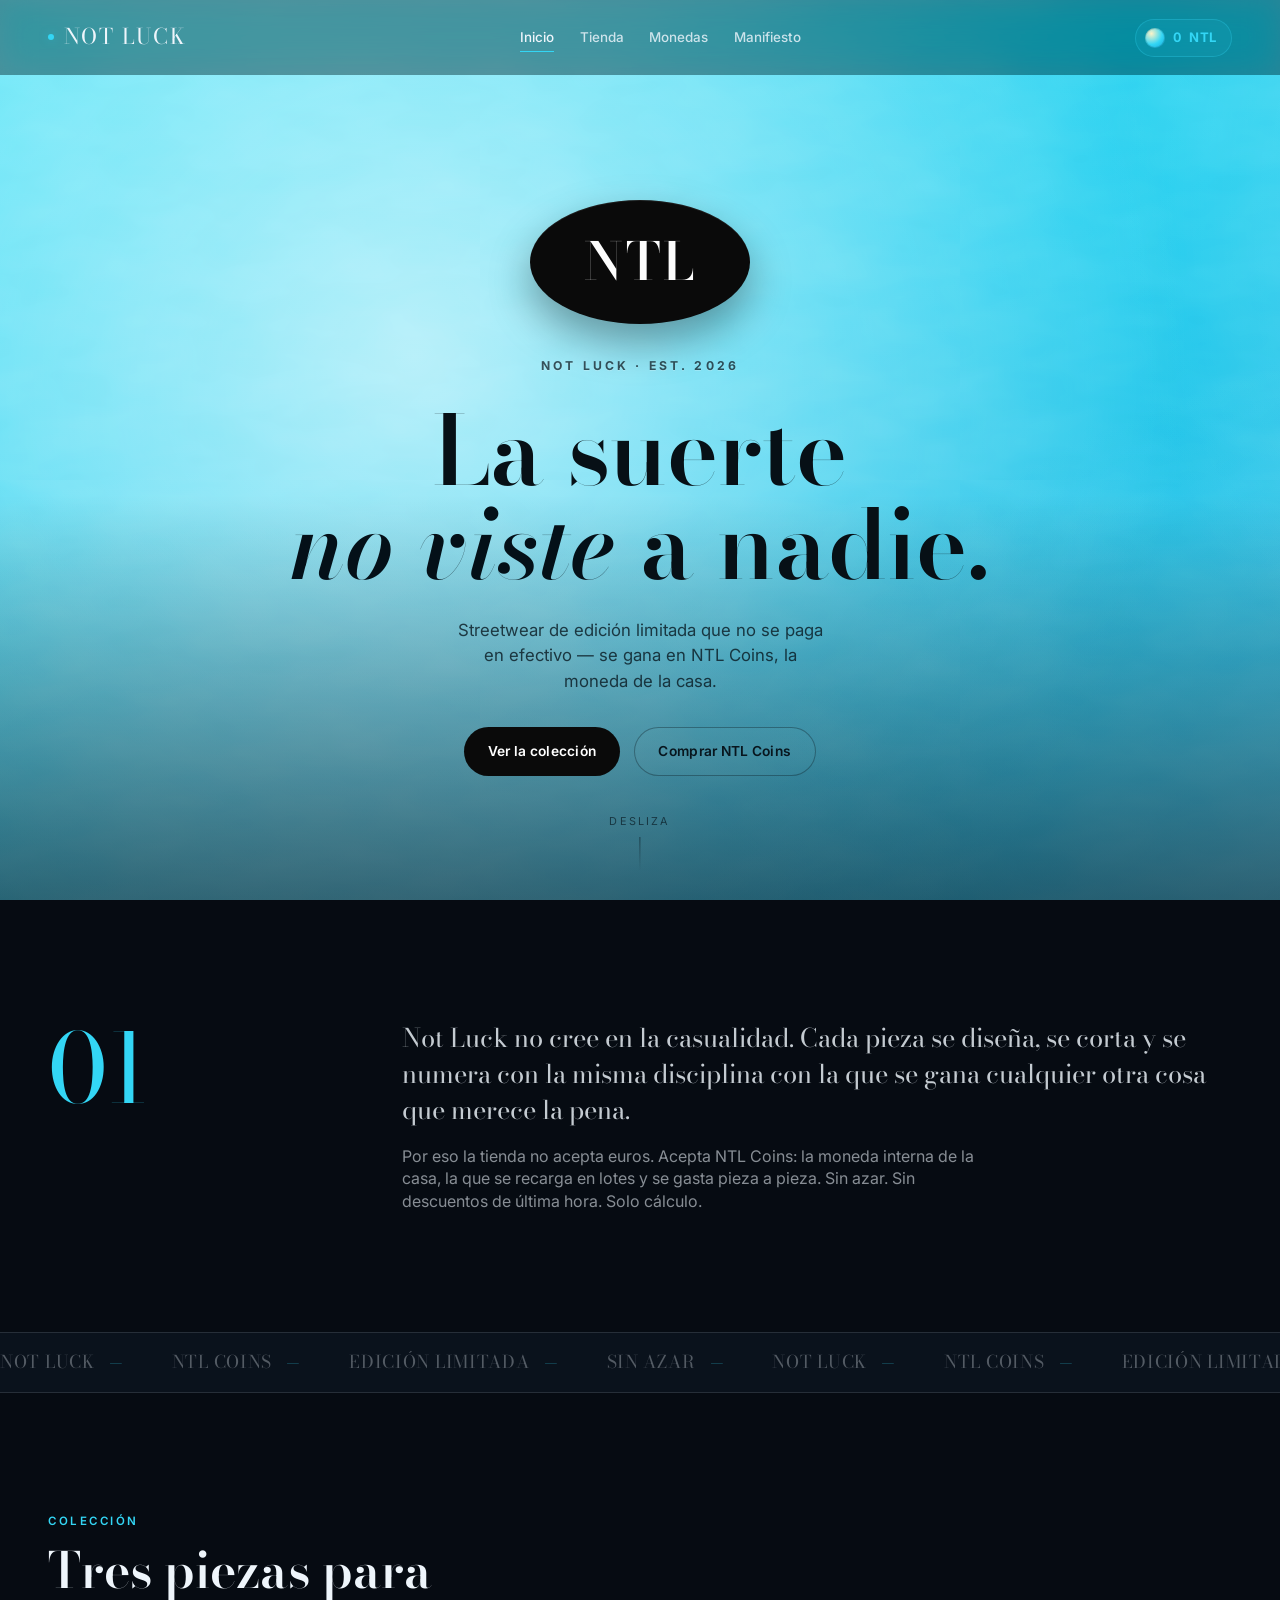
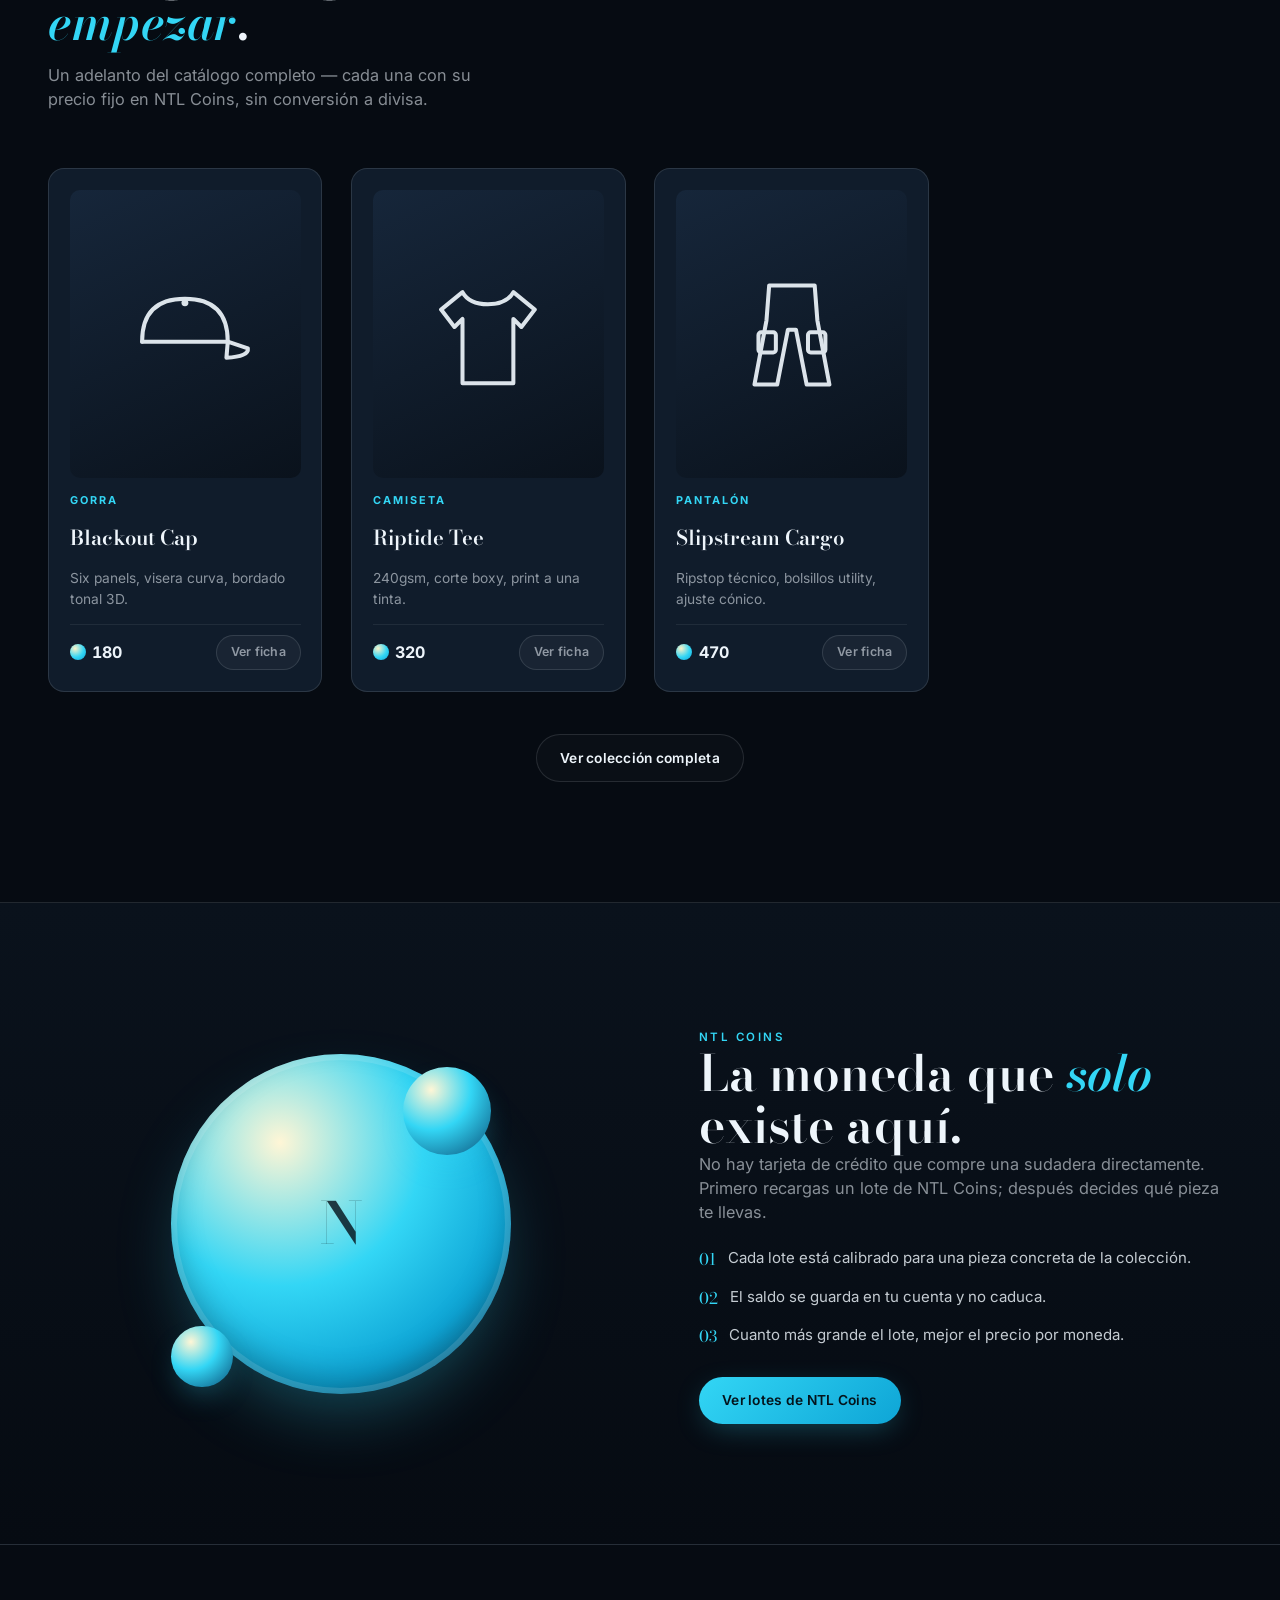
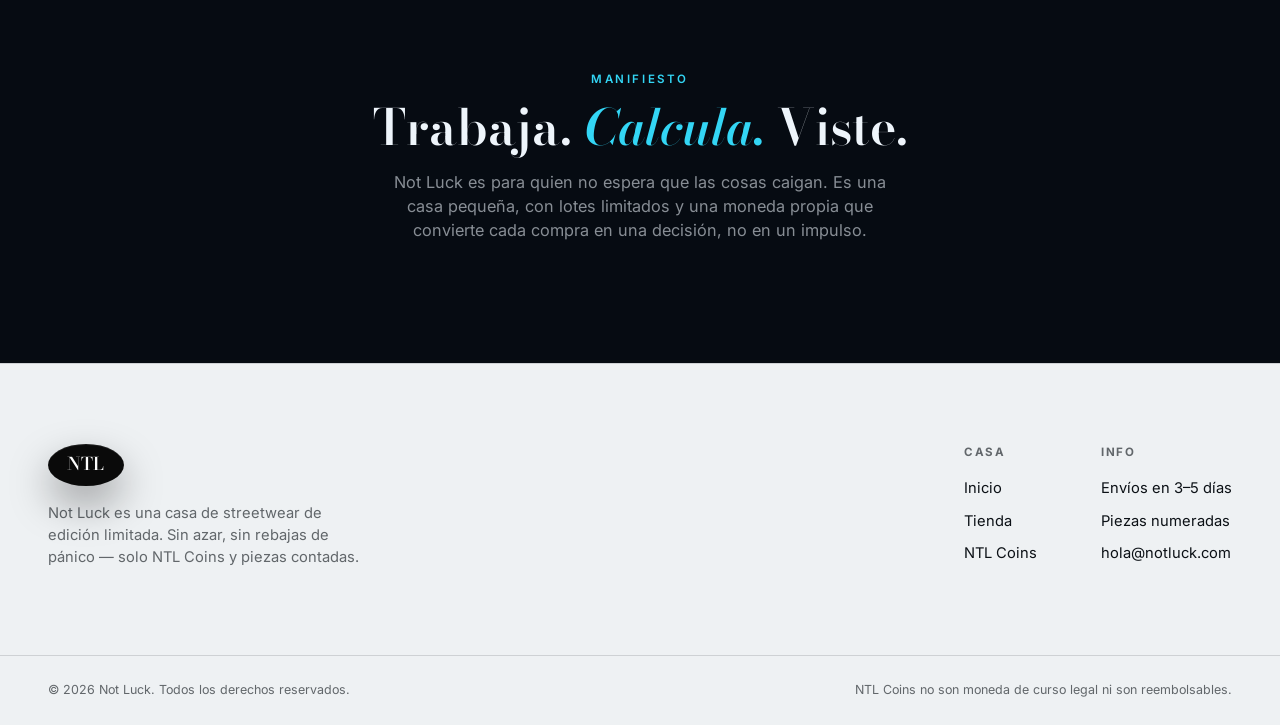
==== index.html @ 858f7e39 "Add Not Luck premium streetwear site with NTL Coins economy Dark editorial storefront (Bodoni Moda +" ====
<!doctype html>
<html lang="es">
<head>
<meta charset="utf-8" />
<meta name="viewport" content="width=device-width, initial-scale=1" />
<title>Not Luck — Streetwear de colección</title>
<meta name="description" content="Not Luck. Streetwear de edición limitada que se compra únicamente con NTL Coins, la moneda de la casa." />
<link rel="icon" type="image/svg+xml" href="assets/img/favicon.svg" />
<link rel="preconnect" href="https://fonts.googleapis.com">
<link rel="preconnect" href="https://fonts.gstatic.com" crossorigin>
<link href="https://fonts.googleapis.com/css2?family=Bodoni+Moda:ital,wght@0,500;0,600;1,500&family=Inter:wght@400;500;600;700&display=swap" rel="stylesheet">
<link rel="stylesheet" href="styles.css?v=20260909" />
</head>
<body>

<header class="site-header" data-site-header>
  <div class="wrap">
    <a href="index.html" class="brand-mark"><span class="dot"></span>NOT LUCK</a>
    <nav class="main-nav" data-main-nav>
      <a href="index.html" aria-current="page">Inicio</a>
      <a href="tienda.html">Tienda</a>
      <a href="monedas.html">Monedas</a>
      <a href="index.html#manifiesto">Manifiesto</a>
    </nav>
    <div class="header-actions">
      <a href="monedas.html" class="wallet-chip"><span class="coin-ico"></span><strong data-wallet-balance>0</strong> NTL</a>
      <button class="nav-toggle" data-nav-toggle aria-label="Abrir menú"><span></span></button>
    </div>
  </div>
</header>

<main>

  <section class="hero">
    <div class="hero-water" aria-hidden="true"></div>
    <div class="hero-inner">
      <div class="badge lg"><span class="ntl-word">NTL</span></div>
      <p class="hero-kicker">Not Luck · Est. 2026</p>
      <h1 class="hero-title">La suerte<br><em>no viste</em> a nadie.</h1>
      <p class="hero-sub">Streetwear de edición limitada que no se paga en efectivo — se gana en NTL Coins, la moneda de la casa.</p>
      <div class="hero-actions">
        <a href="tienda.html" class="btn btn-dark">Ver la colección</a>
        <a href="monedas.html" class="btn btn-ghost" style="border-color:rgba(6,20,28,.35);color:#08161e;">Comprar NTL Coins</a>
      </div>
    </div>
    <div class="hero-scroll">Desliza</div>
  </section>

  <section class="section manifesto" id="manifiesto">
    <div class="wrap manifesto-grid">
      <div class="manifesto-num reveal">01</div>
      <div class="manifesto-text">
        <p class="reveal">Not Luck no cree en la casualidad. Cada pieza se diseña, se corta y se numera con la misma disciplina con la que se gana cualquier otra cosa que merece la pena.</p>
        <p class="reveal">Por eso la tienda no acepta euros. Acepta NTL Coins: la moneda interna de la casa, la que se recarga en lotes y se gasta pieza a pieza. Sin azar. Sin descuentos de última hora. Solo cálculo.</p>
      </div>
    </div>
  </section>

  <div class="marquee" aria-hidden="true">
    <div class="marquee-track">
      <span>NOT LUCK</span><span>NTL COINS</span><span>EDICIÓN LIMITADA</span><span>SIN AZAR</span>
      <span>NOT LUCK</span><span>NTL COINS</span><span>EDICIÓN LIMITADA</span><span>SIN AZAR</span>
    </div>
  </div>

  <section class="section">
    <div class="wrap">
      <div class="section-head">
        <span class="eyebrow">Colección</span>
        <h2 class="section-title reveal">Tres piezas para <em>empezar</em>.</h2>
        <p class="section-lede reveal">Un adelanto del catálogo completo — cada una con su precio fijo en NTL Coins, sin conversión a divisa.</p>
      </div>
      <div class="product-grid" data-home-products></div>
      <div style="text-align:center;margin-top:2.6rem;">
        <a href="tienda.html" class="btn btn-ghost">Ver colección completa</a>
      </div>
    </div>
  </section>

  <section class="section coins-teaser">
    <div class="wrap coins-teaser-grid">
      <div class="coin-orbit reveal">
        <div class="coin-big"><span>N</span></div>
        <div class="coin-small a"></div>
        <div class="coin-small b"></div>
      </div>
      <div class="coins-copy">
        <span class="eyebrow">NTL Coins</span>
        <h2 class="section-title reveal">La moneda que <em>solo</em> existe aquí.</h2>
        <p class="section-lede reveal">No hay tarjeta de crédito que compre una sudadera directamente. Primero recargas un lote de NTL Coins; después decides qué pieza te llevas.</p>
        <ul>
          <li class="reveal"><span class="n">01</span> Cada lote está calibrado para una pieza concreta de la colección.</li>
          <li class="reveal"><span class="n">02</span> El saldo se guarda en tu cuenta y no caduca.</li>
          <li class="reveal"><span class="n">03</span> Cuanto más grande el lote, mejor el precio por moneda.</li>
        </ul>
        <div style="margin-top:1.8rem;">
          <a href="monedas.html" class="btn btn-primary">Ver lotes de NTL Coins</a>
        </div>
      </div>
    </div>
  </section>

  <section class="section">
    <div class="wrap" style="text-align:center;">
      <span class="eyebrow">Manifiesto</span>
      <h2 class="section-title reveal" style="margin-top:.8rem;max-width:20ch;margin-inline:auto;">Trabaja. <em>Calcula.</em> Viste.</h2>
      <p class="section-lede reveal" style="margin-inline:auto;margin-top:1rem;">Not Luck es para quien no espera que las cosas caigan. Es una casa pequeña, con lotes limitados y una moneda propia que convierte cada compra en una decisión, no en un impulso.</p>
    </div>
  </section>

</main>

<footer class="lt-section">
  <div class="wrap footer-top">
    <div class="footer-brand">
      <div class="badge sm"><span class="ntl-word">NTL</span></div>
      <p>Not Luck es una casa de streetwear de edición limitada. Sin azar, sin rebajas de pánico — solo NTL Coins y piezas contadas.</p>
    </div>
    <div class="footer-cols">
      <div class="footer-col">
        <h4>Casa</h4>
        <a href="index.html">Inicio</a>
        <a href="tienda.html">Tienda</a>
        <a href="monedas.html">NTL Coins</a>
      </div>
      <div class="footer-col">
        <h4>Info</h4>
        <span>Envíos en 3–5 días</span>
        <span>Piezas numeradas</span>
        <span>hola@notluck.com</span>
      </div>
    </div>
  </div>
  <div class="wrap footer-bottom">
    <span>© 2026 Not Luck. Todos los derechos reservados.</span>
    <span>NTL Coins no son moneda de curso legal ni son reembolsables.</span>
  </div>
</footer>

<div class="toast-stack" data-toast-stack aria-live="polite"></div>

<div class="modal-layer" data-quickview aria-hidden="true">
  <div class="modal-card">
    <button class="modal-close" aria-label="Cerrar">✕</button>
    <div class="qv-figure" data-qv-figure></div>
    <span class="product-category" data-qv-category></span>
    <h3 class="product-name" style="font-size:1.7rem;margin-top:.3rem;" data-qv-name></h3>
    <p class="qv-desc" data-qv-desc></p>
    <div class="qv-foot">
      <span class="price-tag" style="font-size:1.2rem;"><span class="coin-ico"></span><span data-qv-price></span></span>
      <button class="btn btn-primary" data-qv-buy>Comprar</button>
    </div>
    <p class="qv-note" data-qv-note></p>
  </div>
</div>

<script defer src="lib/manifest.js?v=20260909"></script>
<script defer src="lib/wallet.js?v=20260909"></script>
<script defer src="main.js?v=20260909"></script>
</body>
</html>
---- styles.css ----
/* ============================================================
   NOT LUCK — premium streetwear. Dark editorial + electric blue.
   Pure CSS, no build step.
   ============================================================ */

:root {
  color-scheme: dark;

  --bg: #060b12;
  --bg-2: #0a121c;
  --bg-3: #101c2b;
  --bg-4: #16263a;

  --ink: #eef5fb;
  --ink-soft: rgba(238, 245, 251, 0.82);
  --ink-mute: rgba(238, 245, 251, 0.56);
  --ink-dim: rgba(238, 245, 251, 0.32);

  --accent: #33d6f5;
  --accent-2: #0ea5d6;
  --accent-deep: #0a4f78;
  --accent-ink: #04141c;
  --accent-glow: rgba(51, 214, 245, 0.35);

  --line: rgba(238, 245, 251, 0.12);
  --line-soft: rgba(238, 245, 251, 0.07);

  --lt-bg: #eef1f3;
  --lt-bg-2: #e2e7eb;
  --lt-ink: #0c1116;
  --lt-mute: rgba(12, 17, 22, 0.62);
  --lt-line: rgba(12, 17, 22, 0.14);

  --font-display: "Bodoni Moda", "Big Caslon", Georgia, "Times New Roman", serif;
  --font-body: "Inter", -apple-system, BlinkMacSystemFont, "Segoe UI", sans-serif;

  --nav-h: 76px;
  --ease-out: cubic-bezier(0.16, 1, 0.3, 1);
  --ease-in-out: cubic-bezier(0.65, 0, 0.35, 1);
}

* { box-sizing: border-box; }
html, body { margin: 0; padding: 0; }

html {
  background: var(--bg);
  overflow-x: clip;
  scroll-behavior: smooth;
  -webkit-text-size-adjust: 100%;
}
@media (prefers-reduced-motion: reduce) {
  html { scroll-behavior: auto; }
}

body {
  background: var(--bg);
  color: var(--ink);
  font-family: var(--font-body);
  font-size: 16px;
  line-height: 1.5;
  -webkit-font-smoothing: antialiased;
  overflow-x: clip;
}

img { max-width: 100%; display: block; }
a { color: inherit; text-decoration: none; }
button { font: inherit; color: inherit; background: none; border: 0; cursor: pointer; }
ul { margin: 0; padding: 0; list-style: none; }
h1, h2, h3, h4, p { margin: 0; }

.wrap {
  max-width: 1280px;
  margin-inline: auto;
  padding-inline: clamp(1.1rem, 4vw, 3rem);
}

.eyebrow {
  font-family: var(--font-body);
  font-size: 0.72rem;
  font-weight: 600;
  letter-spacing: 0.22em;
  text-transform: uppercase;
  color: var(--accent);
}
.lt-section .eyebrow { color: var(--accent-2); }

/* ---------- reveal-on-scroll (defensive: never invisible) ---------- */
.reveal {
  opacity: 0;
  transform: translateY(28px);
  transition: opacity 0.9s var(--ease-out), transform 0.9s var(--ease-out);
}
.reveal.is-visible { opacity: 1; transform: none; }
.reveal[data-split] { opacity: 1; transform: none; }

/* ---------- NTL wordmark + badge ---------- */
.ntl-word {
  font-family: var(--font-display);
  font-weight: 600;
  letter-spacing: 0.06em;
}
.badge {
  --badge-w: 132px;
  --badge-h: 74px;
  width: var(--badge-w);
  height: var(--badge-h);
  border-radius: 50%;
  background: #0a0a0a;
  display: inline-flex;
  align-items: center;
  justify-content: center;
  box-shadow: 0 1px 0 rgba(255, 255, 255, 0.08) inset, 0 18px 40px rgba(0, 0, 0, 0.35);
  flex-shrink: 0;
}
.badge span {
  font-family: var(--font-display);
  font-weight: 600;
  color: #fdfdfd;
  font-size: calc(var(--badge-h) * 0.42);
  letter-spacing: 0.05em;
  transform: translateY(-1px);
}
.badge.sm { --badge-w: 76px; --badge-h: 42px; }
.badge.lg { --badge-w: 220px; --badge-h: 124px; }

/* ---------- buttons ---------- */
.btn {
  display: inline-flex;
  align-items: center;
  justify-content: center;
  gap: 0.5em;
  padding: 0.95em 1.7em;
  border-radius: 999px;
  font-size: 0.86rem;
  font-weight: 600;
  letter-spacing: 0.02em;
  white-space: nowrap;
  transition: transform 0.4s var(--ease-out), box-shadow 0.4s var(--ease-out), background 0.3s, color 0.3s, border-color .3s;
}
.btn-primary {
  background: linear-gradient(135deg, var(--accent) 0%, var(--accent-2) 100%);
  color: var(--accent-ink);
  box-shadow: 0 8px 30px -8px var(--accent-glow);
}
.btn-primary:hover { transform: translateY(-2px); box-shadow: 0 14px 34px -8px var(--accent-glow); }
.btn-ghost {
  border: 1px solid var(--line);
  color: var(--ink);
  background: rgba(255, 255, 255, 0.02);
}
.btn-ghost:hover { border-color: var(--accent); color: var(--accent); transform: translateY(-2px); }
.btn-dark {
  background: #0a0a0a;
  color: #fff;
}
.btn-dark:hover { transform: translateY(-2px); box-shadow: 0 14px 30px -10px rgba(0,0,0,.5); }
.btn:disabled, .btn[aria-disabled="true"] {
  opacity: 0.45;
  cursor: not-allowed;
  transform: none !important;
  box-shadow: none !important;
}
.btn-block { width: 100%; }
.btn[hover]:not(:disabled) { cursor: pointer; }
@media (hover: none) {
  .btn-primary:hover, .btn-ghost:hover, .btn-dark:hover { transform: none; }
}

/* ============================================================
   HEADER
   ============================================================ */
.site-header {
  position: fixed;
  inset: 0 0 auto 0;
  z-index: 60;
  height: var(--nav-h);
  display: flex;
  align-items: center;
  border-bottom: 1px solid transparent;
  transition: border-color 0.4s;
}
/* backdrop-filter lives on ::before, not the header itself: a `backdrop-filter`
   on .site-header would make it the containing block for its position:fixed
   .main-nav child (mobile overlay), collapsing it to zero height. */
.site-header::before {
  content: "";
  position: absolute;
  inset: 0;
  z-index: -1;
  background: rgba(6, 11, 18, 0.4);
  backdrop-filter: blur(16px) saturate(140%);
  -webkit-backdrop-filter: blur(16px) saturate(140%);
  transition: background 0.4s;
}
@supports not (backdrop-filter: blur(1px)) {
  .site-header::before { background: rgba(6, 11, 18, 0.92); }
}
.site-header.is-scrolled { border-bottom-color: var(--line); }
.site-header.is-scrolled::before { background: rgba(6, 11, 18, 0.82); }
.site-header .wrap {
  display: flex;
  align-items: center;
  justify-content: space-between;
  width: 100%;
  gap: 1rem;
}
.brand-mark {
  display: flex;
  align-items: center;
  gap: 0.6rem;
  font-family: var(--font-display);
  font-size: 1.35rem;
  letter-spacing: 0.08em;
}
.brand-mark .dot { width: 6px; height: 6px; border-radius: 50%; background: var(--accent); box-shadow: 0 0 10px var(--accent-glow); }

.main-nav {
  display: flex;
  align-items: center;
  gap: clamp(1.1rem, 2vw, 2.1rem);
}
.main-nav a {
  font-size: 0.84rem;
  font-weight: 500;
  color: var(--ink-soft);
  position: relative;
  padding-block: 0.3rem;
}
.main-nav a::after {
  content: "";
  position: absolute;
  left: 0; right: 100%; bottom: 0;
  height: 1px;
  background: var(--accent);
  transition: right 0.35s var(--ease-out);
}
.main-nav a:hover { color: var(--ink); }
.main-nav a:hover::after, .main-nav a[aria-current="page"]::after { right: 0; }
.main-nav a[aria-current="page"] { color: var(--ink); }

.header-actions { display: flex; align-items: center; gap: 0.7rem; }

.wallet-chip {
  display: inline-flex;
  align-items: center;
  gap: 0.5rem;
  padding: 0.5rem 0.95rem 0.5rem 0.6rem;
  border-radius: 999px;
  background: rgba(51, 214, 245, 0.08);
  border: 1px solid rgba(51, 214, 245, 0.28);
  font-size: 0.82rem;
  font-weight: 700;
  color: var(--accent);
  letter-spacing: 0.01em;
}
.wallet-chip .coin-ico {
  width: 20px; height: 20px;
  border-radius: 50%;
  background: radial-gradient(circle at 32% 28%, #fdf3c8, var(--accent) 55%, var(--accent-2) 100%);
  box-shadow: inset 0 0 0 1px rgba(0,0,0,.15);
  flex-shrink: 0;
}
.wallet-chip strong { font-variant-numeric: tabular-nums; }

.nav-toggle {
  display: none;
  width: 40px; height: 40px;
  border-radius: 50%;
  border: 1px solid var(--line);
  position: relative;
}
.nav-toggle span, .nav-toggle span::before, .nav-toggle span::after {
  content: ""; position: absolute; left: 11px; right: 11px; height: 1px; background: var(--ink);
  transition: transform .3s, opacity .3s;
}
.nav-toggle span { top: 50%; }
.nav-toggle span::before { top: -6px; }
.nav-toggle span::after { top: 6px; }
.nav-toggle.is-open span { opacity: 0; }
.nav-toggle.is-open span::before { top: 0; transform: rotate(45deg); }
.nav-toggle.is-open span::after { top: 0; transform: rotate(-45deg); }

@media (max-width: 860px) {
  .main-nav {
    position: fixed;
    inset: var(--nav-h) 0 0 0;
    background: var(--bg-2);
    flex-direction: column;
    justify-content: center;
    gap: 2rem;
    transform: translateY(-8px);
    opacity: 0;
    pointer-events: none;
    transition: opacity 0.3s, transform 0.3s;
  }
  .main-nav.is-open { opacity: 1; transform: none; pointer-events: auto; }
  .main-nav a { font-size: 1.4rem; }
  .nav-toggle { display: block; }
}

/* ============================================================
   HERO — the water surface
   ============================================================ */
.hero {
  position: relative;
  min-height: 100svh;
  display: flex;
  flex-direction: column;
  align-items: center;
  justify-content: center;
  text-align: center;
  overflow: hidden;
  isolation: isolate;
}
.hero-water {
  position: absolute;
  inset: 0;
  z-index: -2;
  background:
    radial-gradient(circle at 18% 22%, rgba(255,255,255,0.65), transparent 34%),
    radial-gradient(circle at 78% 12%, rgba(255,255,255,0.4), transparent 30%),
    radial-gradient(circle at 62% 68%, rgba(196,247,255,0.55), transparent 42%),
    radial-gradient(circle at 10% 82%, rgba(255,255,255,0.32), transparent 36%),
    radial-gradient(circle at 92% 78%, rgba(150,235,255,0.4), transparent 38%),
    linear-gradient(158deg, #4be3f7 0%, #22cdee 26%, #12b3e0 48%, #0f96cb 68%, #0c73a8 88%, #0a5f92 100%);
  background-size: 180% 180%;
  animation: waterDrift 26s var(--ease-in-out) infinite alternate;
}
.hero-water::before {
  content: "";
  position: absolute;
  inset: 0;
  opacity: 0.5;
  mix-blend-mode: soft-light;
  background-image: url("data:image/svg+xml;utf8,<svg xmlns='http://www.w3.org/2000/svg' width='400' height='400'><filter id='n'><feTurbulence type='fractalNoise' baseFrequency='0.012 0.03' numOctaves='3' seed='7' stitchTiles='stitch'/><feColorMatrix type='matrix' values='0 0 0 0 1  0 0 0 0 1  0 0 0 0 1  0 0 0 0.6 0'/></filter><rect width='100%25' height='100%25' filter='url(%23n)'/></svg>");
  background-size: 480px 480px;
  animation: waterShimmer 14s linear infinite;
}
.hero-water::after {
  content: "";
  position: absolute;
  inset: 0;
  background: linear-gradient(180deg, rgba(6,11,18,0) 55%, rgba(6,11,18,0.55) 100%);
}
@keyframes waterDrift {
  0% { background-position: 0% 20%; }
  100% { background-position: 100% 80%; }
}
@keyframes waterShimmer {
  0% { transform: translate(0, 0); }
  100% { transform: translate(-480px, -480px); }
}
@media (prefers-reduced-motion: reduce) {
  .hero-water, .hero-water::before { animation: none; }
}

.hero-inner {
  position: relative;
  z-index: 1;
  display: flex;
  flex-direction: column;
  align-items: center;
  gap: 1.7rem;
  padding-top: var(--nav-h);
}
.hero-inner .badge { margin-bottom: 0.4rem; }
.hero-kicker {
  font-size: 0.76rem;
  font-weight: 700;
  letter-spacing: 0.26em;
  text-transform: uppercase;
  color: rgba(6, 20, 28, 0.72);
  text-shadow: 0 1px 0 rgba(255,255,255,.2);
}
.hero-title {
  font-family: var(--font-display);
  font-weight: 600;
  font-size: clamp(2.6rem, 8vw, 6rem);
  line-height: 0.98;
  color: #071016;
  text-wrap: balance;
  max-width: 16ch;
  margin-inline: auto;
}
.hero-title em { font-style: italic; color: #041018; }
.hero-sub {
  font-size: 1.05rem;
  color: rgba(6, 20, 28, 0.78);
  max-width: 34ch;
  margin-inline: auto;
}
.hero-actions {
  display: flex;
  gap: 0.9rem;
  flex-wrap: wrap;
  justify-content: center;
  margin-top: 0.4rem;
}
.hero-scroll {
  position: absolute;
  bottom: 1.8rem;
  left: 50%;
  transform: translateX(-50%);
  z-index: 1;
  display: flex;
  flex-direction: column;
  align-items: center;
  gap: 0.5rem;
  font-size: 0.68rem;
  letter-spacing: 0.2em;
  text-transform: uppercase;
  color: rgba(6, 20, 28, 0.65);
}
.hero-scroll::after {
  content: "";
  width: 1px; height: 34px;
  background: linear-gradient(180deg, rgba(6,20,28,.6), transparent);
  animation: scrollLine 2.2s var(--ease-in-out) infinite;
}
@keyframes scrollLine { 0%, 100% { transform: scaleY(1); opacity: .8; } 50% { transform: scaleY(0.5); opacity: .3; } }

/* ============================================================
   SECTIONS — dark editorial body
   ============================================================ */
section { position: relative; }
.section { padding-block: clamp(4.5rem, 10vw, 7.5rem); }
.section-head {
  display: flex;
  flex-direction: column;
  gap: 0.9rem;
  max-width: 46ch;
  margin-bottom: clamp(2.2rem, 5vw, 3.5rem);
}
.section-head.center { align-items: center; text-align: center; margin-inline: auto; }
.section-title {
  font-family: var(--font-display);
  font-weight: 600;
  font-size: clamp(1.9rem, 4vw, 3.1rem);
  line-height: 1.05;
}
.section-title em { font-style: italic; color: var(--accent); }
.section-lede { color: var(--ink-mute); font-size: 1.02rem; max-width: 52ch; }

.halo {
  position: absolute;
  inset: -60% -20% -40% -20%;
  background: radial-gradient(45% 35% at 50% 40%, var(--accent-glow), transparent 72%);
  filter: blur(110px);
  pointer-events: none;
  z-index: 0;
}

/* manifesto */
.manifesto { background: var(--bg); }
.manifesto-grid {
  display: grid;
  grid-template-columns: 0.5fr 1.5fr;
  gap: clamp(2rem, 6vw, 5rem);
  align-items: start;
}
.manifesto-num {
  font-family: var(--font-display);
  font-size: clamp(3rem, 8vw, 6rem);
  color: var(--accent);
  opacity: 0.85;
  line-height: 1;
}
.manifesto-text p {
  font-size: clamp(1.15rem, 2.4vw, 1.6rem);
  line-height: 1.4;
  color: var(--ink-soft);
  font-family: var(--font-display);
}
.manifesto-text p + p { margin-top: 1.1rem; color: var(--ink-mute); font-family: var(--font-body); font-size: 1rem; max-width: 58ch; }
@media (max-width: 720px) {
  .manifesto-grid { grid-template-columns: 1fr; gap: 1.4rem; }
}

/* marquee */
.marquee {
  border-top: 1px solid var(--line);
  border-bottom: 1px solid var(--line);
  background: var(--bg-2);
  overflow: hidden;
  padding-block: 1rem;
}
.marquee-track {
  display: flex;
  gap: 3rem;
  white-space: nowrap;
  width: max-content;
  animation: marqueeScroll 32s linear infinite;
}
.marquee-track span {
  font-family: var(--font-display);
  font-size: 1.1rem;
  letter-spacing: 0.04em;
  color: var(--ink-dim);
  display: inline-flex;
  align-items: center;
  gap: 0.9rem;
}
.marquee-track span::after { content: "—"; color: var(--accent); }
@keyframes marqueeScroll { from { transform: translateX(0); } to { transform: translateX(-50%); } }

/* product grid (home teaser + shop) */
.product-grid {
  display: grid;
  grid-template-columns: repeat(auto-fill, minmax(250px, 1fr));
  gap: clamp(1.2rem, 2.4vw, 1.8rem);
}
.product-card {
  position: relative;
  background: var(--bg-3);
  border: 1px solid var(--line);
  border-radius: 16px;
  padding: 1.3rem;
  display: flex;
  flex-direction: column;
  gap: 0.9rem;
  overflow: hidden;
  transition: transform 0.5s var(--ease-out), border-color 0.4s, box-shadow 0.5s;
}
.product-card::before {
  content: "";
  position: absolute;
  inset: -40% -40% auto auto;
  width: 60%; height: 60%;
  background: radial-gradient(circle, var(--accent-glow), transparent 70%);
  opacity: 0;
  transition: opacity 0.5s;
  pointer-events: none;
}
.product-card:hover {
  transform: translateY(-6px);
  border-color: rgba(51, 214, 245, 0.4);
  box-shadow: 0 24px 50px -20px rgba(0, 0, 0, 0.55);
}
.product-card:hover::before { opacity: 1; }
.product-figure {
  position: relative;
  aspect-ratio: 4 / 5;
  border-radius: 10px;
  overflow: hidden;
  background: linear-gradient(155deg, var(--bg-4), var(--bg-2));
  display: flex;
  align-items: center;
  justify-content: center;
}
.product-figure svg { width: 58%; height: 58%; opacity: 0.92; }
.product-card:hover .product-figure svg { transform: scale(1.06); }
.product-figure svg { transition: transform 0.6s var(--ease-out); }
.product-category {
  font-size: 0.68rem;
  letter-spacing: 0.18em;
  text-transform: uppercase;
  color: var(--accent);
  font-weight: 700;
}
.product-name {
  font-family: var(--font-display);
  font-size: 1.28rem;
  font-weight: 600;
}
.product-blurb { font-size: 0.86rem; color: var(--ink-mute); }
.product-foot {
  display: flex;
  align-items: center;
  justify-content: space-between;
  gap: 0.6rem;
  margin-top: auto;
  padding-top: 0.6rem;
  border-top: 1px solid var(--line-soft);
}
.price-tag {
  display: inline-flex;
  align-items: center;
  gap: 0.4rem;
  font-weight: 700;
  font-variant-numeric: tabular-nums;
}
.price-tag .coin-ico { width: 16px; height: 16px; border-radius: 50%; background: radial-gradient(circle at 32% 28%, #fdf3c8, var(--accent) 55%, var(--accent-2) 100%); flex-shrink: 0; }
.card-cta {
  font-size: 0.78rem;
  padding: 0.6em 1.1em;
}

/* coin economy teaser (home) */
.coins-teaser {
  background: linear-gradient(180deg, var(--bg-2), var(--bg));
  border-top: 1px solid var(--line);
  border-bottom: 1px solid var(--line);
}
.coins-teaser-grid {
  display: grid;
  grid-template-columns: 1.1fr 1fr;
  gap: clamp(2rem, 5vw, 4rem);
  align-items: center;
}
.coin-orbit {
  position: relative;
  width: 100%;
  aspect-ratio: 1;
  max-width: 340px;
  margin-inline: auto;
}
.coin-orbit .coin-big {
  position: absolute;
  inset: 0;
  border-radius: 50%;
  background: radial-gradient(circle at 32% 26%, #fff6d6 0%, var(--accent) 42%, var(--accent-2) 72%, var(--accent-deep) 100%);
  box-shadow: 0 30px 70px -20px var(--accent-glow), inset 0 0 0 6px rgba(255,255,255,0.12), inset 0 -14px 30px rgba(0,0,0,.25);
  display: flex;
  align-items: center;
  justify-content: center;
  animation: coinFloat 6s var(--ease-in-out) infinite;
}
.coin-orbit .coin-big span {
  font-family: var(--font-display);
  font-size: clamp(2.6rem, 7vw, 3.6rem);
  color: rgba(6, 20, 28, 0.82);
  font-weight: 600;
}
.coin-orbit .coin-small {
  position: absolute;
  width: 26%; aspect-ratio: 1;
  border-radius: 50%;
  background: radial-gradient(circle at 32% 26%, #fff6d6 0%, var(--accent) 45%, var(--accent-deep) 100%);
  box-shadow: 0 14px 30px -10px var(--accent-glow);
}
.coin-orbit .coin-small.a { top: 4%; right: 6%; animation: coinFloat 5s var(--ease-in-out) infinite reverse; }
.coin-orbit .coin-small.b { bottom: 2%; left: 0%; width: 18%; animation: coinFloat 7s var(--ease-in-out) infinite; }
@keyframes coinFloat { 0%, 100% { transform: translateY(0); } 50% { transform: translateY(-14px); } }
.coins-copy ul { display: flex; flex-direction: column; gap: 0.9rem; margin-top: 1.4rem; }
.coins-copy li {
  display: flex; gap: 0.8rem; align-items: flex-start;
  font-size: 0.94rem; color: var(--ink-soft);
}
.coins-copy li .n {
  font-family: var(--font-display);
  color: var(--accent);
  font-size: 1rem;
  flex-shrink: 0;
}
@media (max-width: 860px) {
  .coins-teaser-grid { grid-template-columns: 1fr; }
}

/* ============================================================
   SHOP PAGE
   ============================================================ */
.page-hero {
  padding-top: calc(var(--nav-h) + clamp(3rem, 8vw, 5rem));
  padding-bottom: clamp(2.5rem, 6vw, 4rem);
  background: linear-gradient(180deg, var(--bg-2), var(--bg));
  border-bottom: 1px solid var(--line);
}
.page-hero .section-title { max-width: 22ch; }
.wallet-banner {
  display: flex;
  align-items: center;
  justify-content: space-between;
  gap: 1rem;
  flex-wrap: wrap;
  margin-top: 1.6rem;
  padding: 1rem 1.3rem;
  border-radius: 14px;
  background: var(--bg-3);
  border: 1px solid var(--line);
}
.wallet-banner .wb-left { display: flex; align-items: center; gap: 0.8rem; }
.wallet-banner .wb-balance { font-family: var(--font-display); font-size: 1.6rem; color: var(--accent); font-variant-numeric: tabular-nums; }
.wallet-banner .wb-label { font-size: 0.74rem; color: var(--ink-mute); letter-spacing: 0.08em; text-transform: uppercase; }

.filter-row {
  display: flex;
  gap: 0.6rem;
  flex-wrap: wrap;
  margin-bottom: clamp(1.6rem, 4vw, 2.4rem);
}
.filter-chip {
  padding: 0.5em 1.1em;
  border-radius: 999px;
  border: 1px solid var(--line);
  font-size: 0.78rem;
  font-weight: 600;
  color: var(--ink-mute);
  transition: all 0.3s;
}
.filter-chip.is-active, .filter-chip:hover { border-color: var(--accent); color: var(--accent); }

.buy-btn[data-state="ok"] { background: linear-gradient(135deg, var(--accent), var(--accent-2)); color: var(--accent-ink); }
.buy-btn[data-state="short"] { background: rgba(255,255,255,.04); color: var(--ink-mute); border: 1px solid var(--line); }
.buy-btn[data-state="owned"] { background: rgba(51,214,245,.1); color: var(--accent); border: 1px solid rgba(51,214,245,.3); }

/* Quick view modal */
.modal-layer {
  position: fixed;
  inset: 0;
  z-index: 100;
  display: flex;
  align-items: center;
  justify-content: center;
  padding: 1.2rem;
  background: rgba(4, 8, 13, 0.7);
  backdrop-filter: blur(6px);
  opacity: 0;
  pointer-events: none;
  transition: opacity 0.35s;
}
.modal-layer.is-open { opacity: 1; pointer-events: auto; }
.modal-card {
  width: min(560px, 100%);
  max-height: 88vh;
  overflow-y: auto;
  background: var(--bg-3);
  border: 1px solid var(--line);
  border-radius: 20px;
  padding: clamp(1.5rem, 4vw, 2.4rem);
  position: relative;
  transform: translateY(18px) scale(0.98);
  transition: transform 0.4s var(--ease-out);
}
.modal-layer.is-open .modal-card { transform: none; }
.modal-close {
  position: absolute;
  top: 1rem; right: 1rem;
  width: 34px; height: 34px;
  border-radius: 50%;
  border: 1px solid var(--line);
  display: flex; align-items: center; justify-content: center;
  font-size: 1rem;
  color: var(--ink-mute);
}
.modal-close:hover { color: var(--ink); border-color: var(--accent); }
.qv-figure {
  aspect-ratio: 16/10;
  border-radius: 12px;
  background: linear-gradient(155deg, var(--bg-4), var(--bg-2));
  display: flex; align-items: center; justify-content: center;
  margin-bottom: 1.4rem;
}
.qv-figure svg { width: 42%; }
.qv-desc { color: var(--ink-mute); font-size: 0.94rem; margin-top: 0.6rem; }
.qv-foot { display: flex; align-items: center; justify-content: space-between; gap: 1rem; margin-top: 1.6rem; flex-wrap: wrap; }
.qv-note { font-size: 0.78rem; color: var(--ink-dim); margin-top: 0.8rem; }

/* ============================================================
   COINS PAGE
   ============================================================ */
.pack-grid {
  display: grid;
  grid-template-columns: repeat(auto-fill, minmax(240px, 1fr));
  gap: clamp(1.2rem, 2.4vw, 1.8rem);
}
.pack-card {
  position: relative;
  background: var(--bg-3);
  border: 1px solid var(--line);
  border-radius: 18px;
  padding: clamp(1.5rem, 3vw, 2rem);
  display: flex;
  flex-direction: column;
  gap: 1rem;
  transition: transform 0.5s var(--ease-out), border-color 0.4s, box-shadow 0.5s;
}
.pack-card:hover { transform: translateY(-6px); border-color: rgba(51,214,245,.4); box-shadow: 0 24px 50px -20px rgba(0,0,0,.55); }
.pack-tag {
  position: absolute;
  top: -11px; left: 1.4rem;
  font-size: 0.64rem;
  font-weight: 700;
  letter-spacing: 0.1em;
  text-transform: uppercase;
  padding: 0.35em 0.8em;
  border-radius: 999px;
  background: var(--accent);
  color: var(--accent-ink);
}
.pack-coin {
  width: 64px; height: 64px;
  border-radius: 50%;
  background: radial-gradient(circle at 32% 26%, #fff6d6 0%, var(--accent) 45%, var(--accent-deep) 100%);
  display: flex; align-items: center; justify-content: center;
  box-shadow: 0 14px 30px -10px var(--accent-glow);
}
.pack-coin span { font-family: var(--font-display); font-size: 1.3rem; color: rgba(6,20,28,.8); font-weight: 600; }
.pack-amount { font-family: var(--font-display); font-size: 2.1rem; font-variant-numeric: tabular-nums; }
.pack-amount small { font-size: 1rem; color: var(--ink-mute); font-family: var(--font-body); font-weight: 500; }
.pack-name { font-size: 0.9rem; color: var(--ink-mute); }
.pack-price { font-size: 1.5rem; font-weight: 700; margin-top: auto; }
.pack-note { font-size: 0.76rem; color: var(--ink-dim); }

/* checkout modal */
.pay-row { display: grid; grid-template-columns: 1fr 1fr; gap: 0.8rem; }
.field { display: flex; flex-direction: column; gap: 0.4rem; margin-bottom: 0.9rem; }
.field label { font-size: 0.74rem; letter-spacing: 0.05em; text-transform: uppercase; color: var(--ink-mute); }
.field input {
  background: var(--bg-2);
  border: 1px solid var(--line);
  border-radius: 10px;
  padding: 0.8em 1em;
  color: var(--ink);
  font-family: var(--font-body);
  font-size: 0.94rem;
  outline: none;
  transition: border-color 0.3s;
}
.field input:focus { border-color: var(--accent); }
.pay-summary {
  display: flex; align-items: center; justify-content: space-between;
  padding: 1rem 1.2rem;
  border-radius: 12px;
  background: var(--bg-2);
  border: 1px solid var(--line);
  margin-bottom: 1.4rem;
}
.pay-state { display: none; text-align: center; padding: 2rem 0; }
.pay-state.is-active { display: block; }
.spinner {
  width: 40px; height: 40px;
  border-radius: 50%;
  border: 3px solid var(--line);
  border-top-color: var(--accent);
  margin: 0 auto 1rem;
  animation: spin 0.9s linear infinite;
}
@keyframes spin { to { transform: rotate(360deg); } }
.check-draw {
  width: 64px; height: 64px;
  margin: 0 auto 1rem;
}
.check-draw circle { stroke: var(--accent); stroke-width: 2; fill: none; stroke-dasharray: 190; stroke-dashoffset: 190; animation: drawCircle 0.6s var(--ease-out) forwards; }
.check-draw path { stroke: var(--accent); stroke-width: 3; fill: none; stroke-linecap: round; stroke-linejoin: round; stroke-dasharray: 40; stroke-dashoffset: 40; animation: drawCheck 0.4s var(--ease-out) 0.5s forwards; }
@keyframes drawCircle { to { stroke-dashoffset: 0; } }
@keyframes drawCheck { to { stroke-dashoffset: 0; } }

.ledger-list { display: flex; flex-direction: column; gap: 0.6rem; }
.ledger-row {
  display: flex; align-items: center; justify-content: space-between;
  padding: 0.8rem 1rem;
  border-radius: 10px;
  background: var(--bg-3);
  border: 1px solid var(--line-soft);
  font-size: 0.86rem;
}
.ledger-row .amt.credit { color: var(--accent); font-weight: 700; }
.ledger-row .amt.debit { color: var(--ink-mute); font-weight: 700; }
.ledger-empty { color: var(--ink-dim); font-size: 0.88rem; padding: 1rem; text-align: center; border: 1px dashed var(--line); border-radius: 10px; }

/* ============================================================
   LIGHT FOOTER
   ============================================================ */
.lt-section { background: var(--lt-bg); color: var(--lt-ink); border-top: 1px solid var(--lt-line); }
.footer-top {
  display: flex;
  flex-wrap: wrap;
  gap: clamp(2rem, 6vw, 5rem);
  justify-content: space-between;
  padding-block: clamp(3rem, 7vw, 5rem);
  border-bottom: 1px solid var(--lt-line);
}
.footer-brand { max-width: 320px; }
.footer-brand p { color: var(--lt-mute); font-size: 0.92rem; margin-top: 1rem; }
.footer-cols { display: flex; gap: clamp(2rem, 5vw, 4.5rem); flex-wrap: wrap; }
.footer-col h4 { font-size: 0.72rem; letter-spacing: 0.14em; text-transform: uppercase; color: var(--lt-mute); margin-bottom: 1rem; }
.footer-col a, .footer-col span { display: block; font-size: 0.92rem; margin-bottom: 0.65rem; color: var(--lt-ink); }
.footer-col a:hover { color: var(--accent-2); }
.footer-bottom {
  display: flex; justify-content: space-between; align-items: center; flex-wrap: wrap; gap: 1rem;
  padding-block: 1.6rem;
  font-size: 0.78rem;
  color: var(--lt-mute);
}

/* toast */
.toast-stack {
  position: fixed;
  bottom: 1.4rem;
  right: 1.4rem;
  left: 1.4rem;
  z-index: 200;
  display: flex;
  flex-direction: column-reverse;
  gap: 0.6rem;
  align-items: flex-end;
  pointer-events: none;
}
.toast {
  pointer-events: auto;
  max-width: 340px;
  background: var(--bg-4);
  border: 1px solid var(--line);
  border-radius: 12px;
  padding: 0.9rem 1.1rem;
  font-size: 0.86rem;
  color: var(--ink);
  box-shadow: 0 20px 40px -16px rgba(0,0,0,.5);
  transform: translateY(12px);
  opacity: 0;
  animation: toastIn 0.4s var(--ease-out) forwards;
}
.toast.is-leaving { animation: toastOut 0.35s var(--ease-out) forwards; }
.toast strong { color: var(--accent); }
@keyframes toastIn { to { transform: none; opacity: 1; } }
@keyframes toastOut { to { transform: translateX(20px); opacity: 0; } }
@media (max-width: 560px) {
  .toast-stack { left: 1rem; right: 1rem; align-items: stretch; }
  .toast { max-width: none; }
}

/* misc responsive */
@media (max-width: 640px) {
  .pay-row { grid-template-columns: 1fr; }
  .footer-bottom { flex-direction: column; align-items: flex-start; }
}
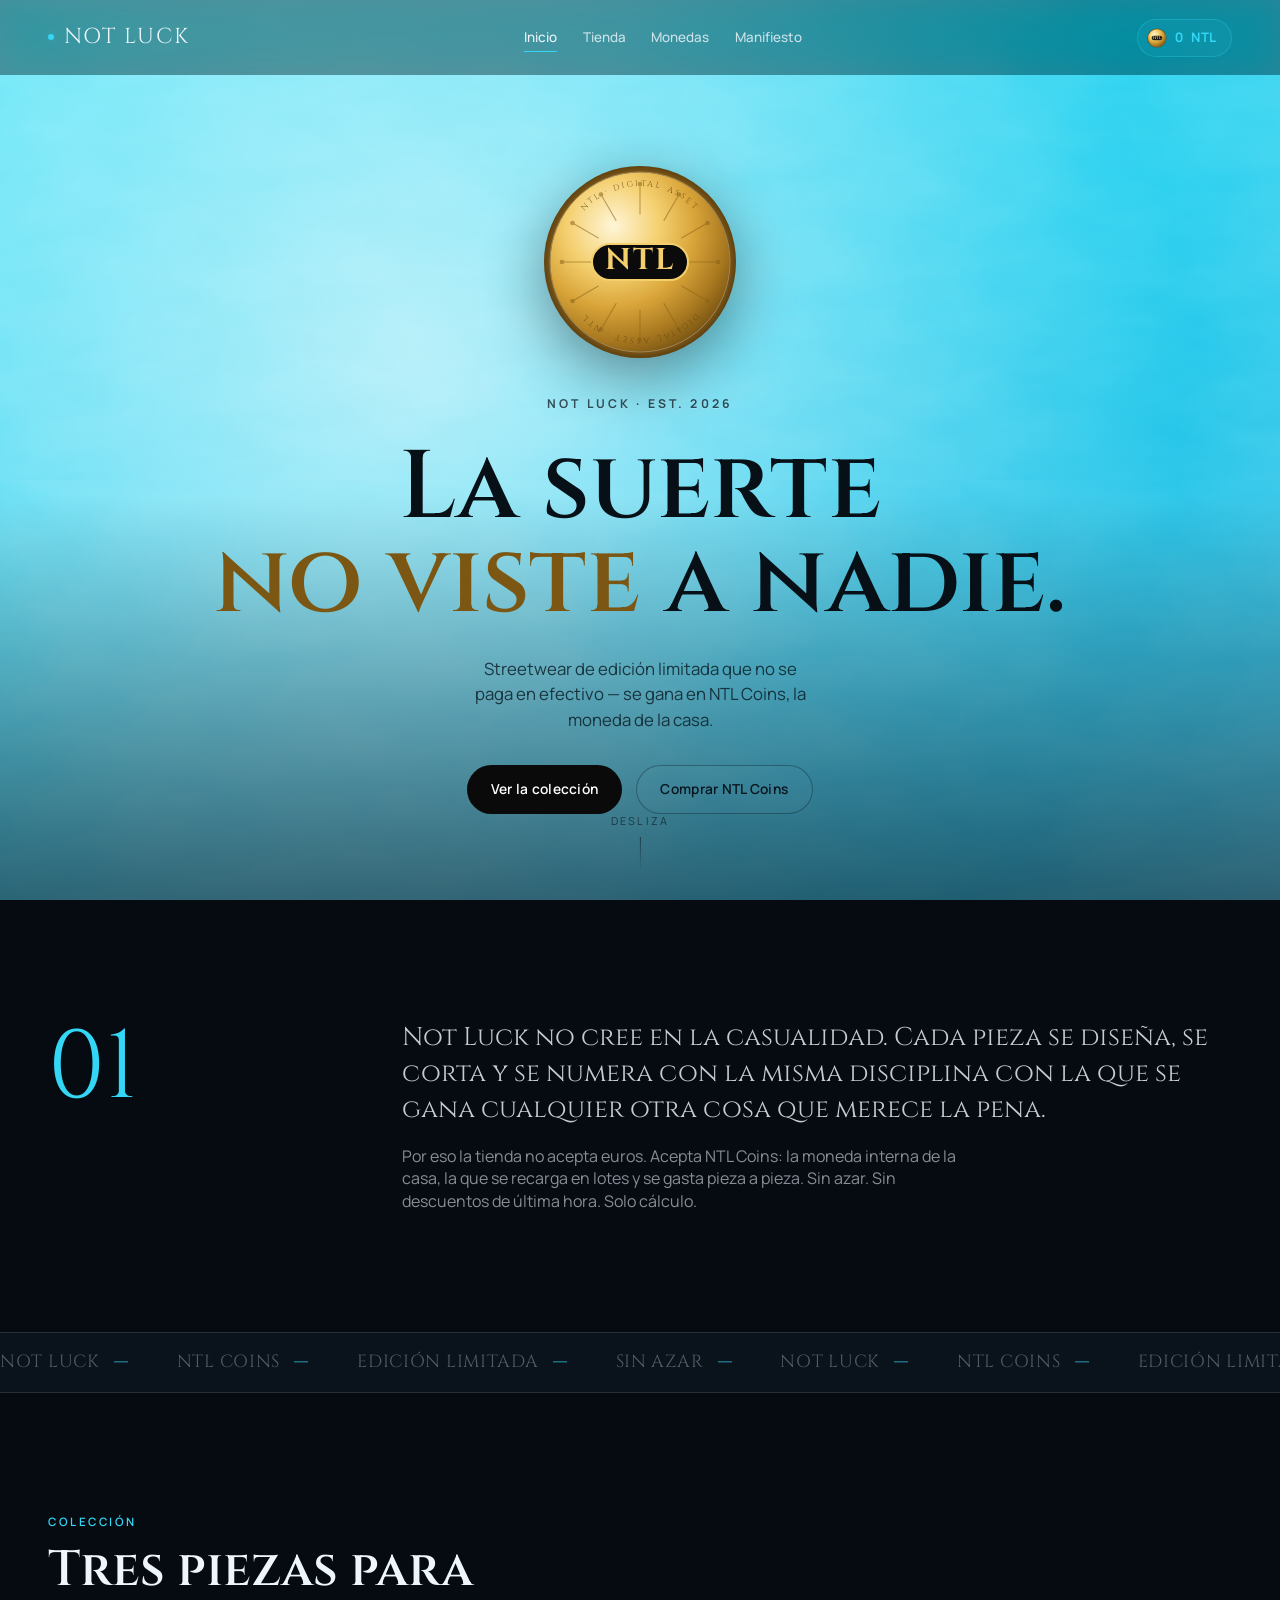
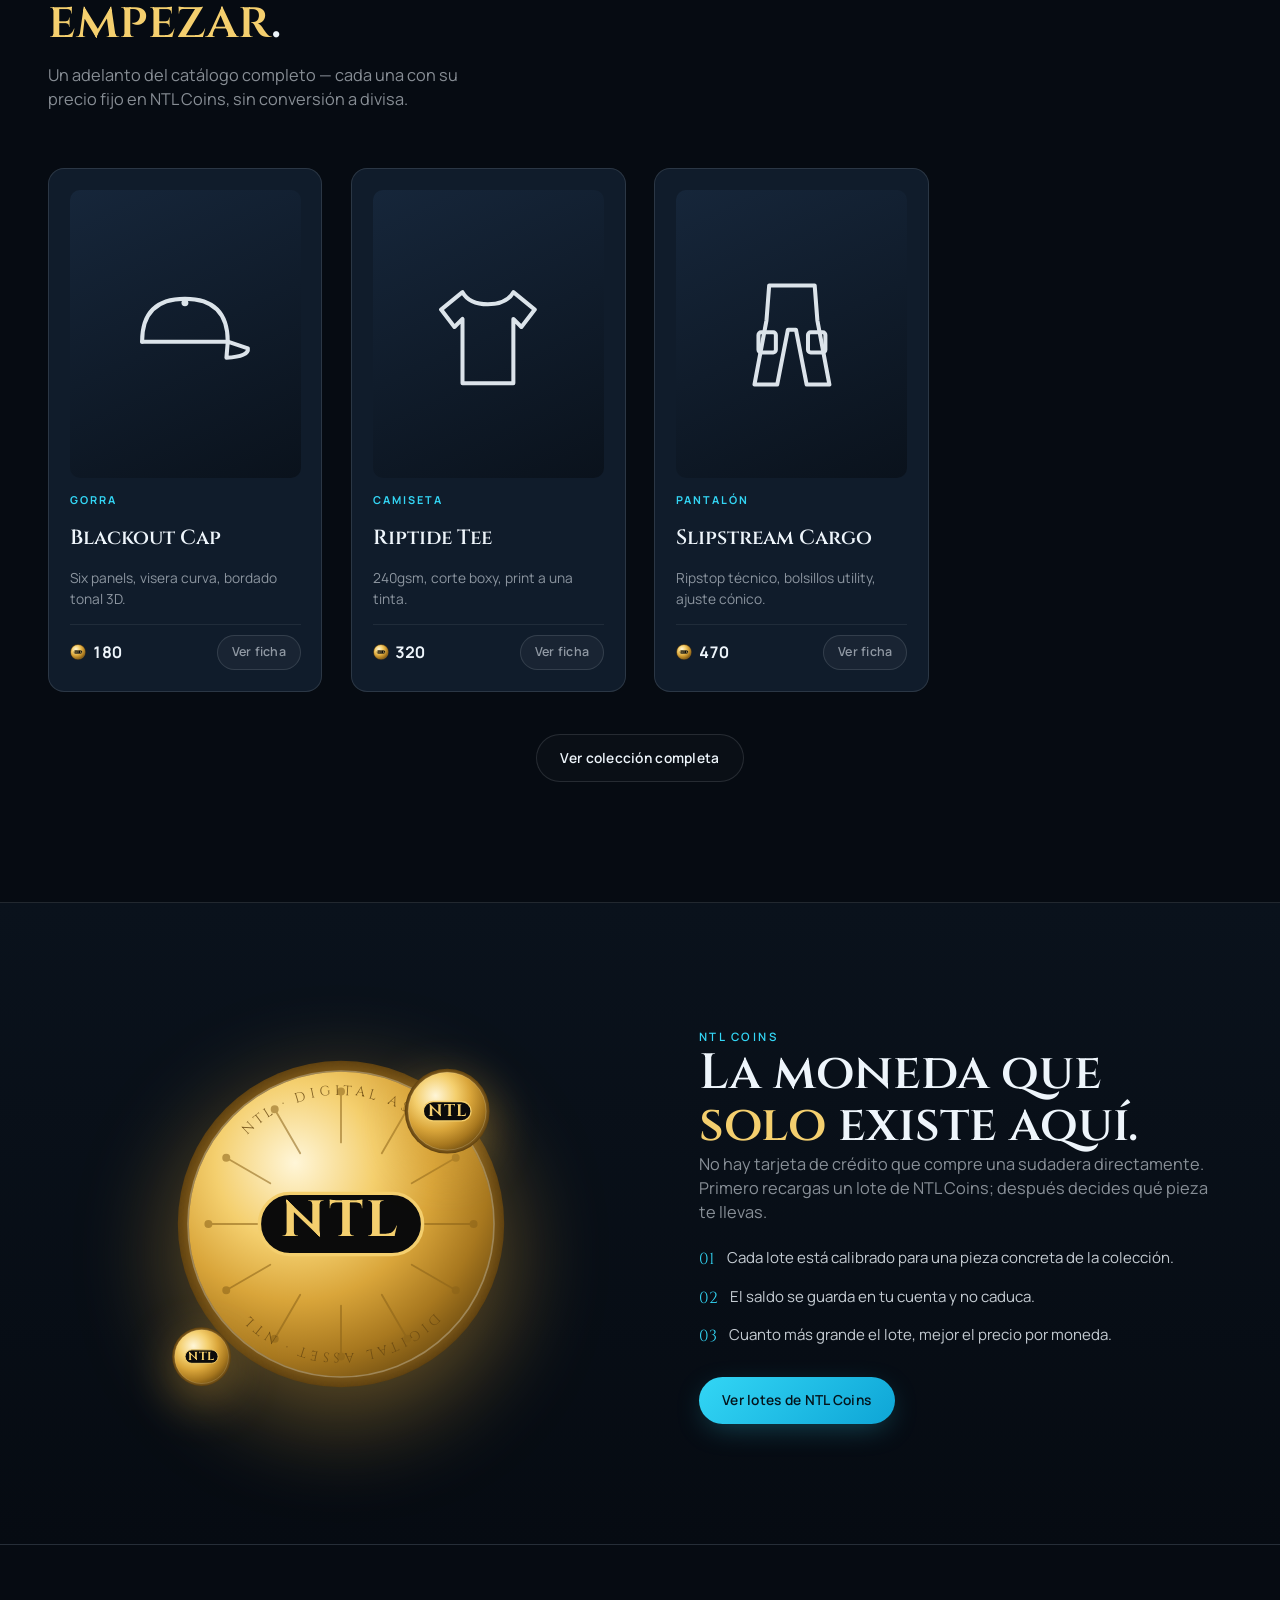
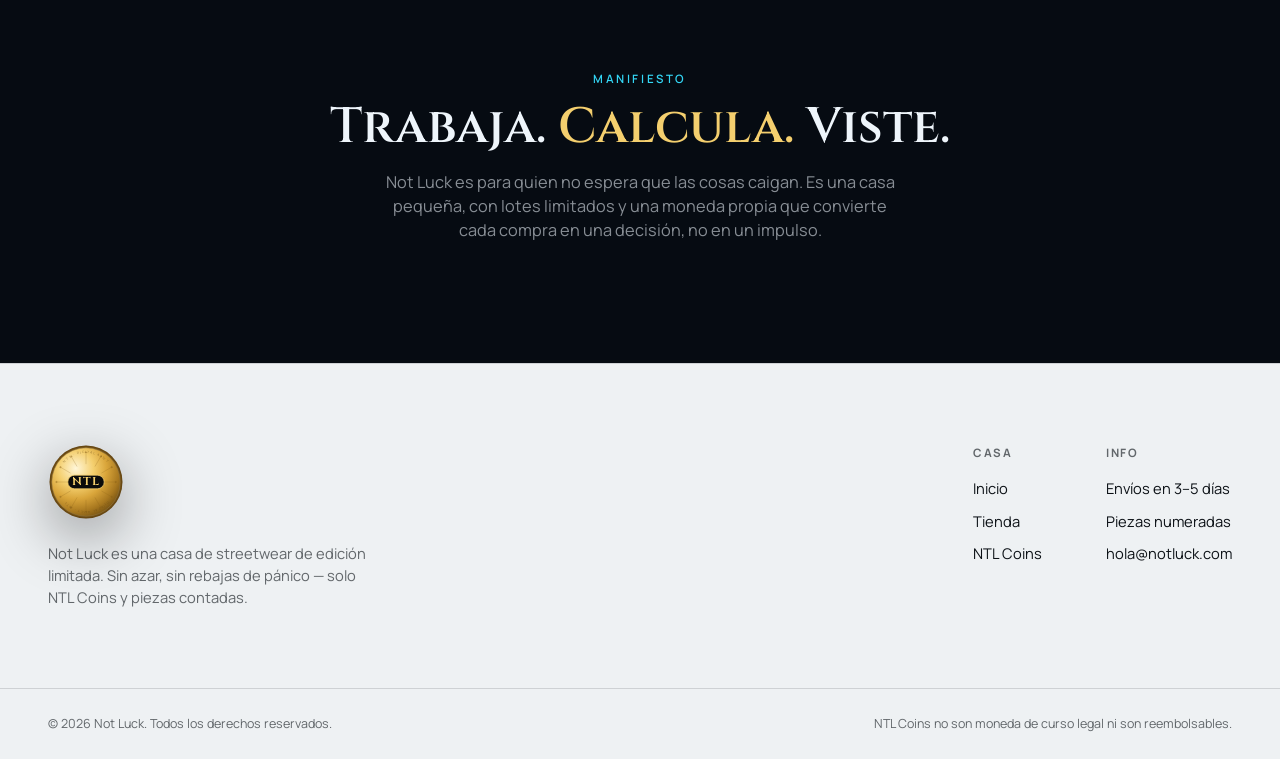
==== commit e322eaf3: "Replace oval logo with 3D spinning gold coin; upgrade typography Swaps the black-oval NTL badge for " ====
--- a/index.html
+++ b/index.html
@@ -8,10 +8,65 @@
 <link rel="icon" type="image/svg+xml" href="assets/img/favicon.svg" />
 <link rel="preconnect" href="https://fonts.googleapis.com">
 <link rel="preconnect" href="https://fonts.gstatic.com" crossorigin>
-<link href="https://fonts.googleapis.com/css2?family=Bodoni+Moda:ital,wght@0,500;0,600;1,500&family=Inter:wght@400;500;600;700&display=swap" rel="stylesheet">
-<link rel="stylesheet" href="styles.css?v=20260909" />
+<link href="https://fonts.googleapis.com/css2?family=Cinzel:wght@400;500;600;700;800&family=Manrope:wght@400;500;600;700;800&display=swap" rel="stylesheet">
+<link rel="stylesheet" href="styles.css?v=20260910" />
 </head>
 <body>
+
+<svg width="0" height="0" style="position:absolute" aria-hidden="true" focusable="false">
+<defs>
+<radialGradient id="ntlGold" cx="35%" cy="30%" r="75%">
+<stop offset="0%" stop-color="#fff6d8"/>
+<stop offset="35%" stop-color="#f4cf6e"/>
+<stop offset="60%" stop-color="#d9a53a"/>
+<stop offset="85%" stop-color="#a8781f"/>
+<stop offset="100%" stop-color="#7c5714"/>
+</radialGradient>
+<radialGradient id="ntlGoldEdge" cx="50%" cy="50%" r="50%">
+<stop offset="78%" stop-color="#b8862a"/>
+<stop offset="100%" stop-color="#5f4110"/>
+</radialGradient>
+<path id="coinRimTop" d="M 24,100 A 76,76 0 0 1 176,100"/>
+<path id="coinRimBottom" d="M 176,100 A 76,76 0 0 1 24,100"/>
+
+<symbol id="ntl-coin-face" viewBox="0 0 200 200">
+<circle cx="100" cy="100" r="96" fill="url(#ntlGoldEdge)"/>
+<circle cx="100" cy="100" r="90" fill="url(#ntlGold)" stroke="#6b4a12" stroke-width="1"/>
+<circle cx="100" cy="100" r="90" fill="none" stroke="#fff6d8" stroke-width="1" opacity="0.35"/>
+<circle cx="100" cy="100" r="94" fill="none" stroke="#6b4a12" stroke-width="2" stroke-dasharray="1.6 2.4" opacity="0.55"/>
+<g stroke="#8a6218" stroke-width="1.1" fill="none" opacity="0.55" stroke-linecap="round">
+<line x1="148" y1="100" x2="178" y2="100"/><circle cx="178" cy="100" r="1.8" fill="#8a6218"/>
+<line x1="141.6" y1="124" x2="167.5" y2="139"/><circle cx="167.5" cy="139" r="1.8" fill="#8a6218"/>
+<line x1="124" y1="141.6" x2="139" y2="167.5"/><circle cx="139" cy="167.5" r="1.8" fill="#8a6218"/>
+<line x1="100" y1="148" x2="100" y2="178"/><circle cx="100" cy="178" r="1.8" fill="#8a6218"/>
+<line x1="76" y1="141.6" x2="61" y2="167.5"/><circle cx="61" cy="167.5" r="1.8" fill="#8a6218"/>
+<line x1="58.4" y1="124" x2="32.5" y2="139"/><circle cx="32.5" cy="139" r="1.8" fill="#8a6218"/>
+<line x1="52" y1="100" x2="22" y2="100"/><circle cx="22" cy="100" r="1.8" fill="#8a6218"/>
+<line x1="58.4" y1="76" x2="32.5" y2="61"/><circle cx="32.5" cy="61" r="1.8" fill="#8a6218"/>
+<line x1="76" y1="58.4" x2="61" y2="32.5"/><circle cx="61" cy="32.5" r="1.8" fill="#8a6218"/>
+<line x1="100" y1="52" x2="100" y2="22"/><circle cx="100" cy="22" r="1.8" fill="#8a6218"/>
+<line x1="124" y1="58.4" x2="139" y2="32.5"/><circle cx="139" cy="32.5" r="1.8" fill="#8a6218"/>
+<line x1="141.6" y1="76" x2="167.5" y2="61"/><circle cx="167.5" cy="61" r="1.8" fill="#8a6218"/>
+</g>
+<rect x="52" y="82" width="96" height="36" rx="18" fill="#0b0b0b" stroke="#f4cf6e" stroke-width="2"/>
+<text x="100" y="107" text-anchor="middle" font-family="Cinzel, Georgia, serif" font-weight="700" font-size="30" fill="#f4cf6e" letter-spacing="2">NTL</text>
+<text font-family="Cinzel, Georgia, serif" font-size="8" letter-spacing="2.4" fill="#6b4a12" opacity="0.85">
+<textPath href="#coinRimTop" startOffset="50%" text-anchor="middle">NTL · DIGITAL ASSET</textPath>
+</text>
+<text font-family="Cinzel, Georgia, serif" font-size="8" letter-spacing="2.4" fill="#6b4a12" opacity="0.85">
+<textPath href="#coinRimBottom" startOffset="50%" text-anchor="middle">DIGITAL ASSET · NTL</textPath>
+</text>
+</symbol>
+
+<symbol id="ntl-coin-simple" viewBox="0 0 200 200">
+<circle cx="100" cy="100" r="96" fill="url(#ntlGoldEdge)"/>
+<circle cx="100" cy="100" r="88" fill="url(#ntlGold)"/>
+<circle cx="100" cy="100" r="88" fill="none" stroke="#fff6d8" stroke-width="1.5" opacity="0.3"/>
+<rect x="46" y="78" width="108" height="44" rx="22" fill="#0b0b0b" stroke="#f4cf6e" stroke-width="3"/>
+<text x="100" y="112" text-anchor="middle" font-family="Cinzel, Georgia, serif" font-weight="700" font-size="38" fill="#f4cf6e" letter-spacing="2">NTL</text>
+</symbol>
+</defs>
+</svg>
 
 <header class="site-header" data-site-header>
   <div class="wrap">
@@ -23,7 +78,7 @@
       <a href="index.html#manifiesto">Manifiesto</a>
     </nav>
     <div class="header-actions">
-      <a href="monedas.html" class="wallet-chip"><span class="coin-ico"></span><strong data-wallet-balance>0</strong> NTL</a>
+      <a href="monedas.html" class="wallet-chip"><svg class="coin-ico" viewBox="0 0 200 200"><use href="#ntl-coin-simple"></use></svg><strong data-wallet-balance>0</strong> NTL</a>
       <button class="nav-toggle" data-nav-toggle aria-label="Abrir menú"><span></span></button>
     </div>
   </div>
@@ -34,7 +89,12 @@
   <section class="hero">
     <div class="hero-water" aria-hidden="true"></div>
     <div class="hero-inner">
-      <div class="badge lg"><span class="ntl-word">NTL</span></div>
+      <div class="coin-logo lg" role="img" aria-label="Not Luck">
+        <div class="coin-stage"><div class="coin-3d">
+          <div class="coin-face front"><svg viewBox="0 0 200 200"><use href="#ntl-coin-face"></use></svg></div>
+          <div class="coin-face back"><svg viewBox="0 0 200 200"><use href="#ntl-coin-face"></use></svg></div>
+        </div></div>
+      </div>
       <p class="hero-kicker">Not Luck · Est. 2026</p>
       <h1 class="hero-title">La suerte<br><em>no viste</em> a nadie.</h1>
       <p class="hero-sub">Streetwear de edición limitada que no se paga en efectivo — se gana en NTL Coins, la moneda de la casa.</p>
@@ -80,9 +140,14 @@
   <section class="section coins-teaser">
     <div class="wrap coins-teaser-grid">
       <div class="coin-orbit reveal">
-        <div class="coin-big"><span>N</span></div>
-        <div class="coin-small a"></div>
-        <div class="coin-small b"></div>
+        <div class="coin-big">
+          <div class="coin-3d">
+            <div class="coin-face front"><svg viewBox="0 0 200 200"><use href="#ntl-coin-face"></use></svg></div>
+            <div class="coin-face back"><svg viewBox="0 0 200 200"><use href="#ntl-coin-face"></use></svg></div>
+          </div>
+        </div>
+        <div class="coin-small a"><svg viewBox="0 0 200 200"><use href="#ntl-coin-simple"></use></svg></div>
+        <div class="coin-small b"><svg viewBox="0 0 200 200"><use href="#ntl-coin-simple"></use></svg></div>
       </div>
       <div class="coins-copy">
         <span class="eyebrow">NTL Coins</span>
@@ -113,7 +178,12 @@
 <footer class="lt-section">
   <div class="wrap footer-top">
     <div class="footer-brand">
-      <div class="badge sm"><span class="ntl-word">NTL</span></div>
+      <div class="coin-logo sm" role="img" aria-label="Not Luck">
+        <div class="coin-stage"><div class="coin-3d">
+          <div class="coin-face front"><svg viewBox="0 0 200 200"><use href="#ntl-coin-face"></use></svg></div>
+          <div class="coin-face back"><svg viewBox="0 0 200 200"><use href="#ntl-coin-face"></use></svg></div>
+        </div></div>
+      </div>
       <p>Not Luck es una casa de streetwear de edición limitada. Sin azar, sin rebajas de pánico — solo NTL Coins y piezas contadas.</p>
     </div>
     <div class="footer-cols">
@@ -147,15 +217,15 @@
     <h3 class="product-name" style="font-size:1.7rem;margin-top:.3rem;" data-qv-name></h3>
     <p class="qv-desc" data-qv-desc></p>
     <div class="qv-foot">
-      <span class="price-tag" style="font-size:1.2rem;"><span class="coin-ico"></span><span data-qv-price></span></span>
+      <span class="price-tag" style="font-size:1.2rem;"><svg class="coin-ico" viewBox="0 0 200 200"><use href="#ntl-coin-simple"></use></svg><span data-qv-price></span></span>
       <button class="btn btn-primary" data-qv-buy>Comprar</button>
     </div>
     <p class="qv-note" data-qv-note></p>
   </div>
 </div>
 
-<script defer src="lib/manifest.js?v=20260909"></script>
-<script defer src="lib/wallet.js?v=20260909"></script>
-<script defer src="main.js?v=20260909"></script>
+<script defer src="lib/manifest.js?v=20260910"></script>
+<script defer src="lib/wallet.js?v=20260910"></script>
+<script defer src="main.js?v=20260910"></script>
 </body>
 </html>
--- a/styles.css
+++ b/styles.css
@@ -31,8 +31,13 @@
   --lt-mute: rgba(12, 17, 22, 0.62);
   --lt-line: rgba(12, 17, 22, 0.14);
 
-  --font-display: "Bodoni Moda", "Big Caslon", Georgia, "Times New Roman", serif;
-  --font-body: "Inter", -apple-system, BlinkMacSystemFont, "Segoe UI", sans-serif;
+  --font-display: "Cinzel", "Trajan Pro", Georgia, "Times New Roman", serif;
+  --font-body: "Manrope", -apple-system, BlinkMacSystemFont, "Segoe UI", sans-serif;
+
+  --gold: #d9a53a;
+  --gold-light: #f4cf6e;
+  --gold-dark: #7c5714;
+  --gold-glow: rgba(217, 165, 58, 0.45);
 
   --nav-h: 76px;
   --ease-out: cubic-bezier(0.16, 1, 0.3, 1);
@@ -93,35 +98,43 @@
 .reveal.is-visible { opacity: 1; transform: none; }
 .reveal[data-split] { opacity: 1; transform: none; }
 
-/* ---------- NTL wordmark + badge ---------- */
-.ntl-word {
-  font-family: var(--font-display);
-  font-weight: 600;
-  letter-spacing: 0.06em;
-}
-.badge {
-  --badge-w: 132px;
-  --badge-h: 74px;
-  width: var(--badge-w);
-  height: var(--badge-h);
+/* ---------- NTL gold coin logo (3D, spinning) ---------- */
+.coin-logo { display: inline-flex; }
+.coin-logo .coin-stage {
+  width: var(--coin-size, 140px);
+  aspect-ratio: 1;
+  perspective: 900px;
+  margin-inline: auto;
+  /* drop-shadow lives here, NOT on .coin-3d: a `filter` on the element that
+     also carries transform-style:preserve-3d flattens the 3D context in
+     Chromium, breaking backface-visibility and mirroring the back face. */
+  filter: drop-shadow(0 18px 30px rgba(0, 0, 0, 0.4));
+}
+.coin-logo .coin-3d {
+  position: relative;
+  width: 100%;
+  height: 100%;
+  transform-style: preserve-3d;
+  animation: coinSpin 6.5s linear infinite;
+}
+.coin-logo .coin-face {
+  position: absolute;
+  inset: 0;
   border-radius: 50%;
-  background: #0a0a0a;
-  display: inline-flex;
-  align-items: center;
-  justify-content: center;
-  box-shadow: 0 1px 0 rgba(255, 255, 255, 0.08) inset, 0 18px 40px rgba(0, 0, 0, 0.35);
-  flex-shrink: 0;
-}
-.badge span {
-  font-family: var(--font-display);
-  font-weight: 600;
-  color: #fdfdfd;
-  font-size: calc(var(--badge-h) * 0.42);
-  letter-spacing: 0.05em;
-  transform: translateY(-1px);
-}
-.badge.sm { --badge-w: 76px; --badge-h: 42px; }
-.badge.lg { --badge-w: 220px; --badge-h: 124px; }
+  backface-visibility: hidden;
+}
+.coin-logo .coin-face.back { transform: rotateY(180deg); }
+.coin-logo .coin-face svg { width: 100%; height: 100%; display: block; }
+.coin-logo.lg { --coin-size: 200px; }
+.coin-logo.sm { --coin-size: 76px; }
+@keyframes coinSpin {
+  from { transform: rotateY(0deg); }
+  to { transform: rotateY(360deg); }
+}
+
+/* small static gold-coin currency glyph (wallet chip, price tags, packs) */
+.coin-ico, .pack-coin svg { display: block; }
+.coin-ico { flex-shrink: 0; }
 
 /* ---------- buttons ---------- */
 .btn {
@@ -253,13 +266,7 @@
   color: var(--accent);
   letter-spacing: 0.01em;
 }
-.wallet-chip .coin-ico {
-  width: 20px; height: 20px;
-  border-radius: 50%;
-  background: radial-gradient(circle at 32% 28%, #fdf3c8, var(--accent) 55%, var(--accent-2) 100%);
-  box-shadow: inset 0 0 0 1px rgba(0,0,0,.15);
-  flex-shrink: 0;
-}
+.wallet-chip .coin-ico { width: 20px; height: 20px; }
 .wallet-chip strong { font-variant-numeric: tabular-nums; }
 
 .nav-toggle {
@@ -363,7 +370,7 @@
   gap: 1.7rem;
   padding-top: var(--nav-h);
 }
-.hero-inner .badge { margin-bottom: 0.4rem; }
+.hero-inner .coin-logo { margin-bottom: 0.4rem; }
 .hero-kicker {
   font-size: 0.76rem;
   font-weight: 700;
@@ -382,7 +389,7 @@
   max-width: 16ch;
   margin-inline: auto;
 }
-.hero-title em { font-style: italic; color: #041018; }
+.hero-title em { font-style: normal; color: var(--gold-dark); }
 .hero-sub {
   font-size: 1.05rem;
   color: rgba(6, 20, 28, 0.78);
@@ -438,7 +445,7 @@
   font-size: clamp(1.9rem, 4vw, 3.1rem);
   line-height: 1.05;
 }
-.section-title em { font-style: italic; color: var(--accent); }
+.section-title em { font-style: normal; color: var(--gold-light); }
 .section-lede { color: var(--ink-mute); font-size: 1.02rem; max-width: 52ch; }
 
 .halo {
@@ -579,7 +586,7 @@
   font-weight: 700;
   font-variant-numeric: tabular-nums;
 }
-.price-tag .coin-ico { width: 16px; height: 16px; border-radius: 50%; background: radial-gradient(circle at 32% 28%, #fdf3c8, var(--accent) 55%, var(--accent-2) 100%); flex-shrink: 0; }
+.price-tag .coin-ico { width: 16px; height: 16px; }
 .card-cta {
   font-size: 0.78rem;
   padding: 0.6em 1.1em;
@@ -607,27 +614,33 @@
 .coin-orbit .coin-big {
   position: absolute;
   inset: 0;
+  animation: coinFloat 6s var(--ease-in-out) infinite;
+  perspective: 1000px;
+  /* drop-shadow here, not on .coin-3d — see note on .coin-logo .coin-stage */
+  filter: drop-shadow(0 30px 50px var(--gold-glow));
+}
+.coin-orbit .coin-big .coin-3d {
+  position: relative;
+  width: 100%;
+  height: 100%;
+  transform-style: preserve-3d;
+  animation: coinSpin 7s linear infinite;
+}
+.coin-orbit .coin-big .coin-face {
+  position: absolute;
+  inset: 0;
   border-radius: 50%;
-  background: radial-gradient(circle at 32% 26%, #fff6d6 0%, var(--accent) 42%, var(--accent-2) 72%, var(--accent-deep) 100%);
-  box-shadow: 0 30px 70px -20px var(--accent-glow), inset 0 0 0 6px rgba(255,255,255,0.12), inset 0 -14px 30px rgba(0,0,0,.25);
-  display: flex;
-  align-items: center;
-  justify-content: center;
-  animation: coinFloat 6s var(--ease-in-out) infinite;
-}
-.coin-orbit .coin-big span {
-  font-family: var(--font-display);
-  font-size: clamp(2.6rem, 7vw, 3.6rem);
-  color: rgba(6, 20, 28, 0.82);
-  font-weight: 600;
-}
+  backface-visibility: hidden;
+}
+.coin-orbit .coin-big .coin-face.back { transform: rotateY(180deg); }
+.coin-orbit .coin-big .coin-face svg { width: 100%; height: 100%; display: block; }
 .coin-orbit .coin-small {
   position: absolute;
-  width: 26%; aspect-ratio: 1;
-  border-radius: 50%;
-  background: radial-gradient(circle at 32% 26%, #fff6d6 0%, var(--accent) 45%, var(--accent-deep) 100%);
-  box-shadow: 0 14px 30px -10px var(--accent-glow);
-}
+  width: 26%;
+  aspect-ratio: 1;
+  filter: drop-shadow(0 14px 24px var(--gold-glow));
+}
+.coin-orbit .coin-small svg { width: 100%; height: 100%; display: block; }
 .coin-orbit .coin-small.a { top: 4%; right: 6%; animation: coinFloat 5s var(--ease-in-out) infinite reverse; }
 .coin-orbit .coin-small.b { bottom: 2%; left: 0%; width: 18%; animation: coinFloat 7s var(--ease-in-out) infinite; }
 @keyframes coinFloat { 0%, 100% { transform: translateY(0); } 50% { transform: translateY(-14px); } }
@@ -779,12 +792,8 @@
 }
 .pack-coin {
   width: 64px; height: 64px;
-  border-radius: 50%;
-  background: radial-gradient(circle at 32% 26%, #fff6d6 0%, var(--accent) 45%, var(--accent-deep) 100%);
-  display: flex; align-items: center; justify-content: center;
-  box-shadow: 0 14px 30px -10px var(--accent-glow);
-}
-.pack-coin span { font-family: var(--font-display); font-size: 1.3rem; color: rgba(6,20,28,.8); font-weight: 600; }
+  filter: drop-shadow(0 14px 26px var(--gold-glow));
+}
 .pack-amount { font-family: var(--font-display); font-size: 2.1rem; font-variant-numeric: tabular-nums; }
 .pack-amount small { font-size: 1rem; color: var(--ink-mute); font-family: var(--font-body); font-weight: 500; }
 .pack-name { font-size: 0.9rem; color: var(--ink-mute); }
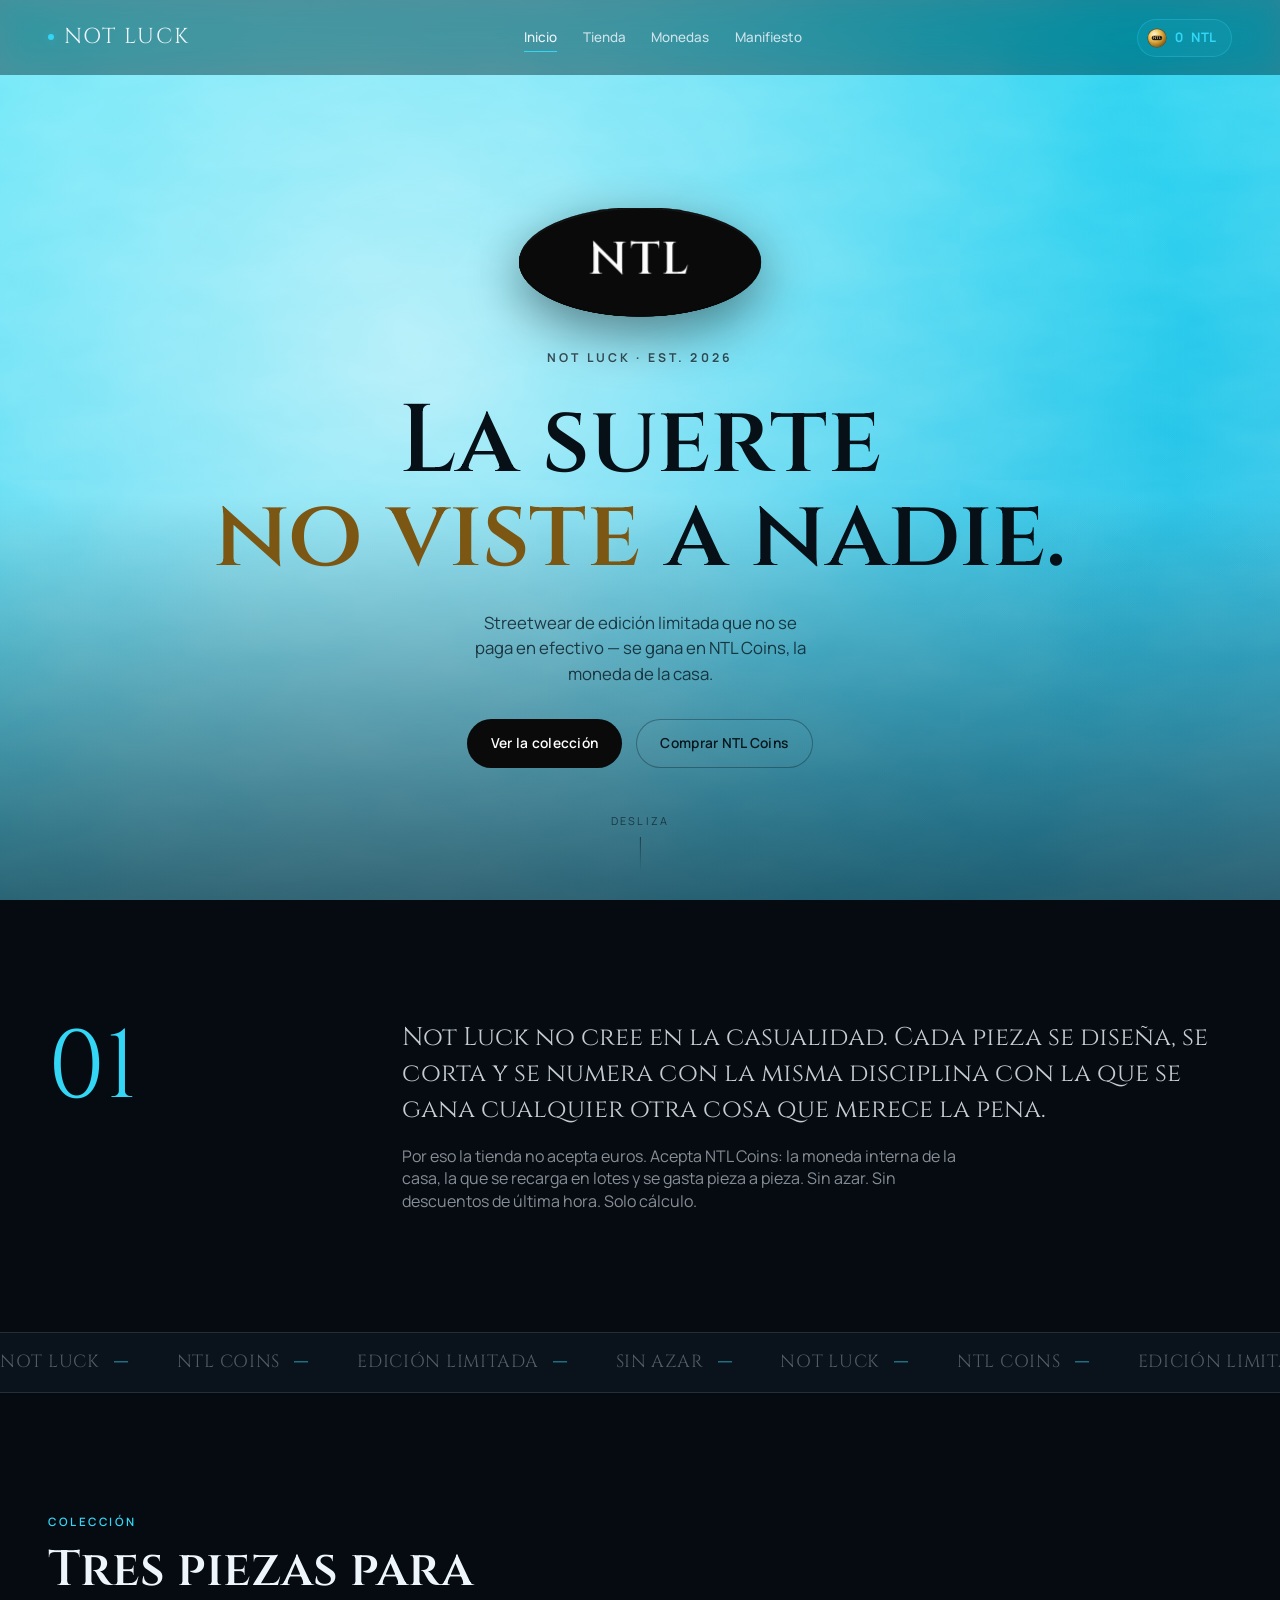
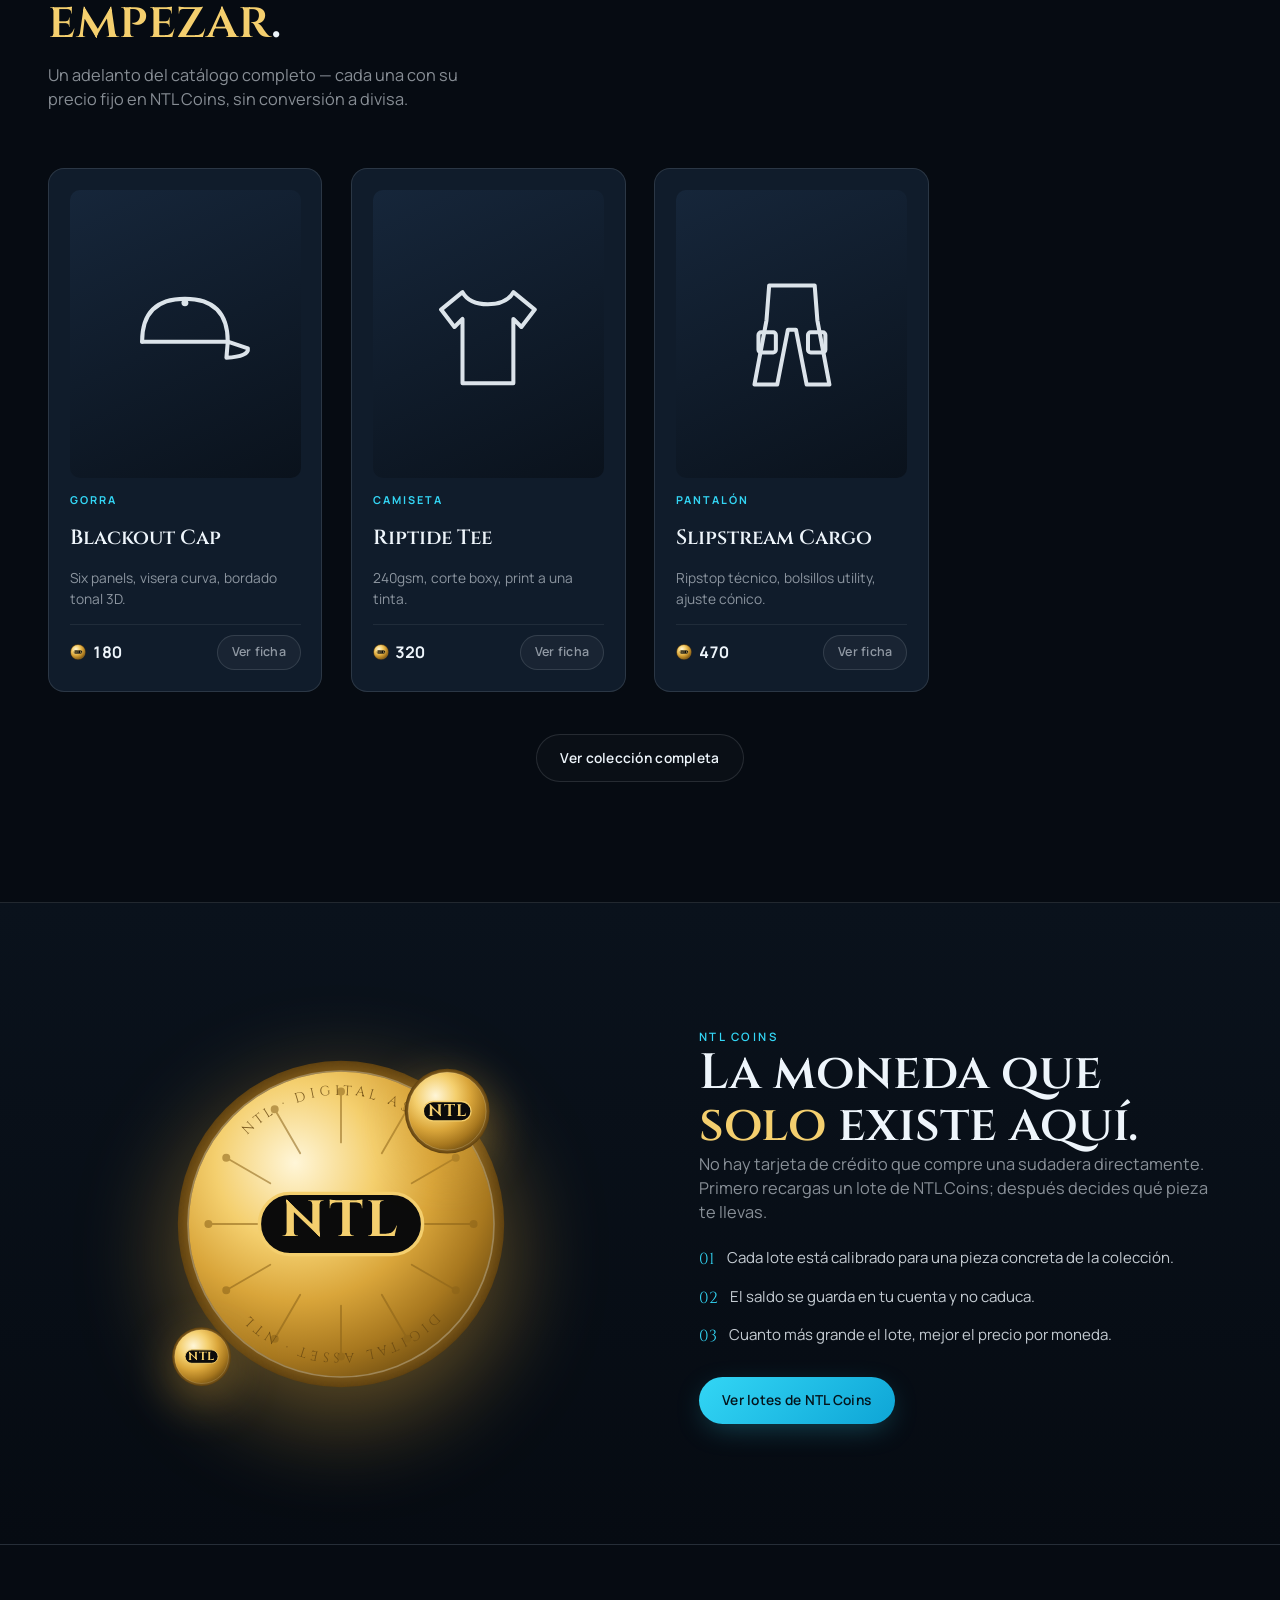
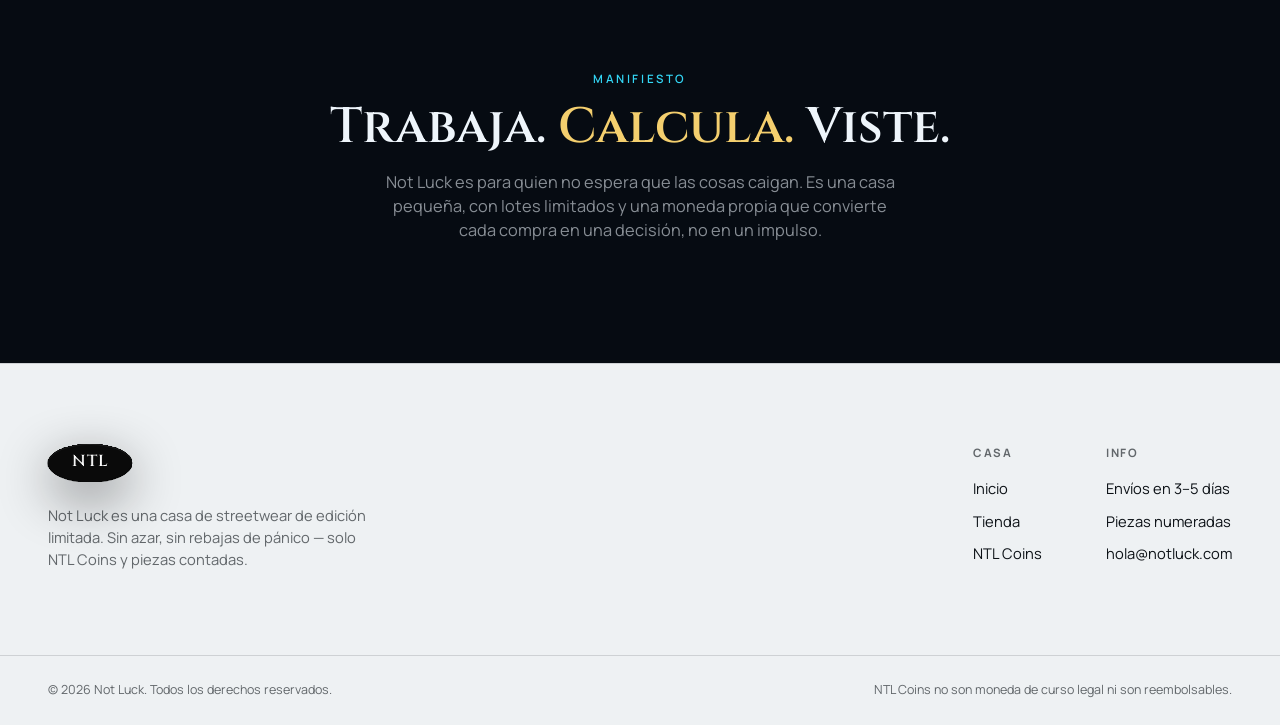
==== commit e974cddf: "Restore oval NTL logo, spin it with genuine 3D thickness The logo badge (hero + footer) goes back to" ====
--- a/index.html
+++ b/index.html
@@ -91,8 +91,8 @@
     <div class="hero-inner">
       <div class="coin-logo lg" role="img" aria-label="Not Luck">
         <div class="coin-stage"><div class="coin-3d">
-          <div class="coin-face front"><svg viewBox="0 0 200 200"><use href="#ntl-coin-face"></use></svg></div>
-          <div class="coin-face back"><svg viewBox="0 0 200 200"><use href="#ntl-coin-face"></use></svg></div>
+          <div class="coin-face front"><span>NTL</span></div>
+          <div class="coin-face back"><span>NTL</span></div>
         </div></div>
       </div>
       <p class="hero-kicker">Not Luck · Est. 2026</p>
@@ -180,8 +180,8 @@
     <div class="footer-brand">
       <div class="coin-logo sm" role="img" aria-label="Not Luck">
         <div class="coin-stage"><div class="coin-3d">
-          <div class="coin-face front"><svg viewBox="0 0 200 200"><use href="#ntl-coin-face"></use></svg></div>
-          <div class="coin-face back"><svg viewBox="0 0 200 200"><use href="#ntl-coin-face"></use></svg></div>
+          <div class="coin-face front"><span>NTL</span></div>
+          <div class="coin-face back"><span>NTL</span></div>
         </div></div>
       </div>
       <p>Not Luck es una casa de streetwear de edición limitada. Sin azar, sin rebajas de pánico — solo NTL Coins y piezas contadas.</p>
--- a/styles.css
+++ b/styles.css
@@ -98,18 +98,21 @@
 .reveal.is-visible { opacity: 1; transform: none; }
 .reveal[data-split] { opacity: 1; transform: none; }
 
-/* ---------- NTL gold coin logo (3D, spinning) ---------- */
+/* ---------- NTL logo badge (3D, spinning oval) ---------- */
 .coin-logo { display: inline-flex; }
 .coin-logo .coin-stage {
-  width: var(--coin-size, 140px);
-  aspect-ratio: 1;
+  width: var(--coin-w, 132px);
+  height: var(--coin-h, 74px);
   perspective: 900px;
   margin-inline: auto;
   /* drop-shadow lives here, NOT on .coin-3d: a `filter` on the element that
      also carries transform-style:preserve-3d flattens the 3D context in
      Chromium, breaking backface-visibility and mirroring the back face. */
-  filter: drop-shadow(0 18px 30px rgba(0, 0, 0, 0.4));
-}
+  filter: drop-shadow(0 16px 26px rgba(0, 0, 0, 0.45));
+}
+.coin-logo.lg .coin-stage { --coin-w: 240px; --coin-h: 108px; }
+.coin-logo.sm .coin-stage { --coin-w: 84px; --coin-h: 38px; }
+.coin-logo .coin-stage { --half-t: calc(var(--coin-h, 74px) * 0.055); }
 .coin-logo .coin-3d {
   position: relative;
   width: 100%;
@@ -117,16 +120,35 @@
   transform-style: preserve-3d;
   animation: coinSpin 6.5s linear infinite;
 }
-.coin-logo .coin-face {
+.coin-logo .coin-face,
+.coin-logo .coin-edge {
   position: absolute;
   inset: 0;
   border-radius: 50%;
+  background: #0a0a0a;
+}
+.coin-logo .coin-face {
+  display: flex;
+  align-items: center;
+  justify-content: center;
   backface-visibility: hidden;
-}
-.coin-logo .coin-face.back { transform: rotateY(180deg); }
-.coin-logo .coin-face svg { width: 100%; height: 100%; display: block; }
-.coin-logo.lg { --coin-size: 200px; }
-.coin-logo.sm { --coin-size: 76px; }
+  box-shadow: 0 1px 0 rgba(255, 255, 255, 0.08) inset;
+}
+.coin-logo .coin-face span {
+  font-family: var(--font-display);
+  font-weight: 600;
+  color: #fdfdfd;
+  font-size: calc(var(--coin-h, 74px) * 0.42);
+  letter-spacing: 0.05em;
+  transform: translateY(-1px);
+}
+.coin-logo .coin-face.front { transform: translateZ(var(--half-t)); }
+.coin-logo .coin-face.back { transform: rotateY(180deg) translateZ(var(--half-t)); }
+/* thin duplicate ovals stacked along Z between the two faces: together they
+   read as the badge's edge/thickness while it turns, instead of a flat
+   card-flip. Positioned via JS (initCoinDepth) since the Z offsets depend
+   on --coin-h, which varies by size. */
+.coin-logo .coin-edge { pointer-events: none; }
 @keyframes coinSpin {
   from { transform: rotateY(0deg); }
   to { transform: rotateY(360deg); }
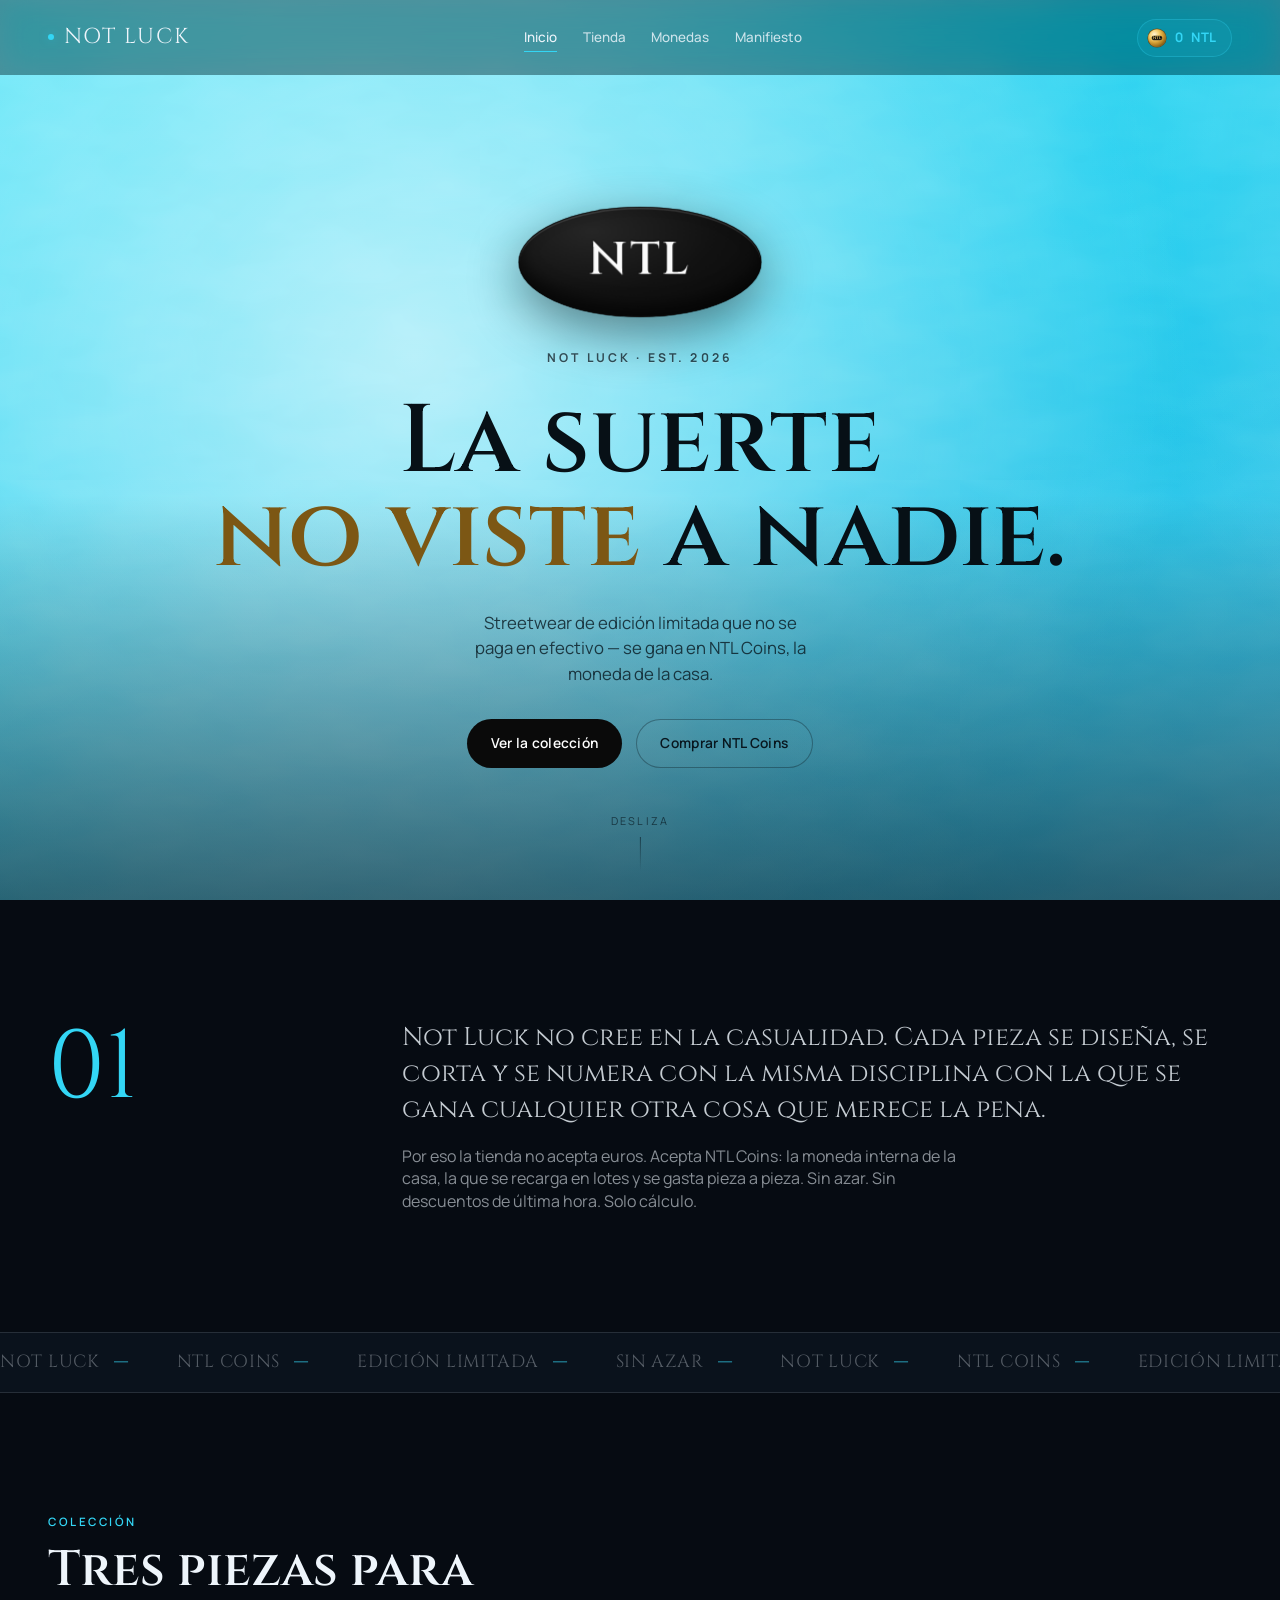
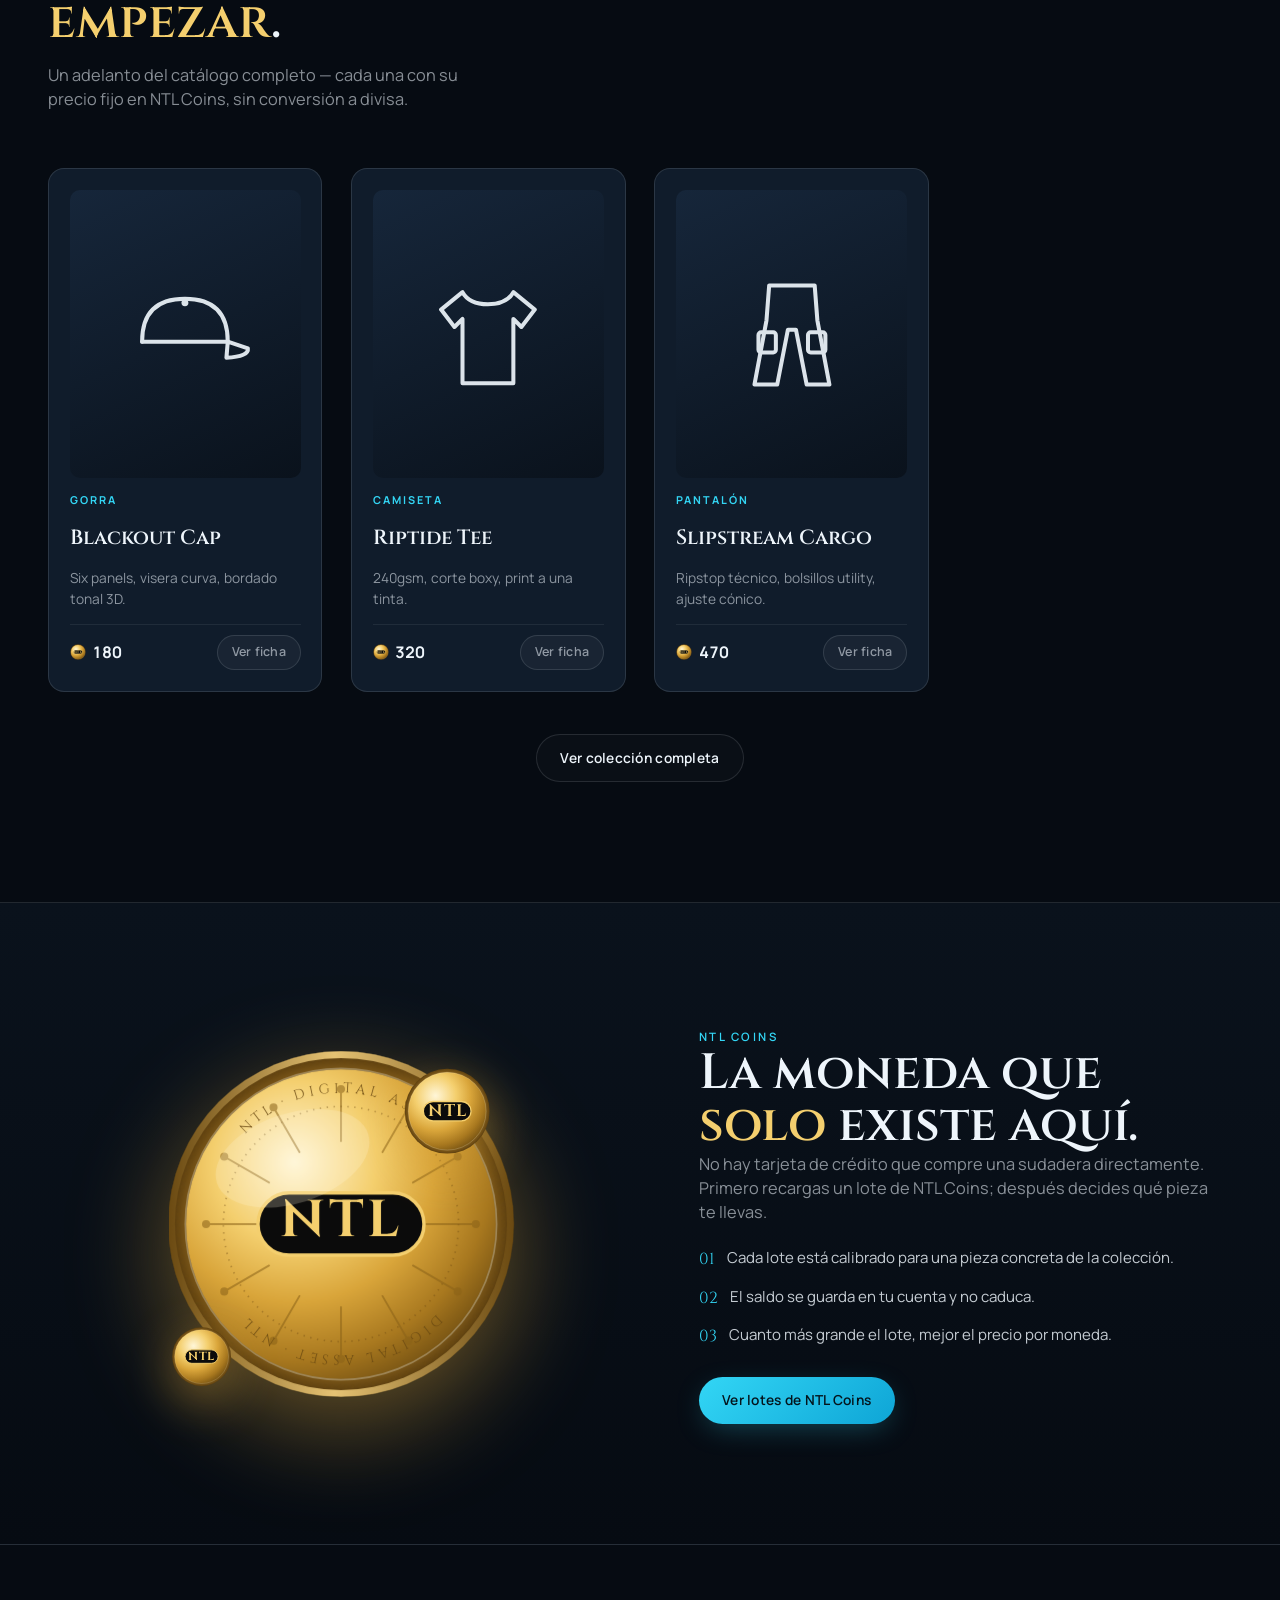
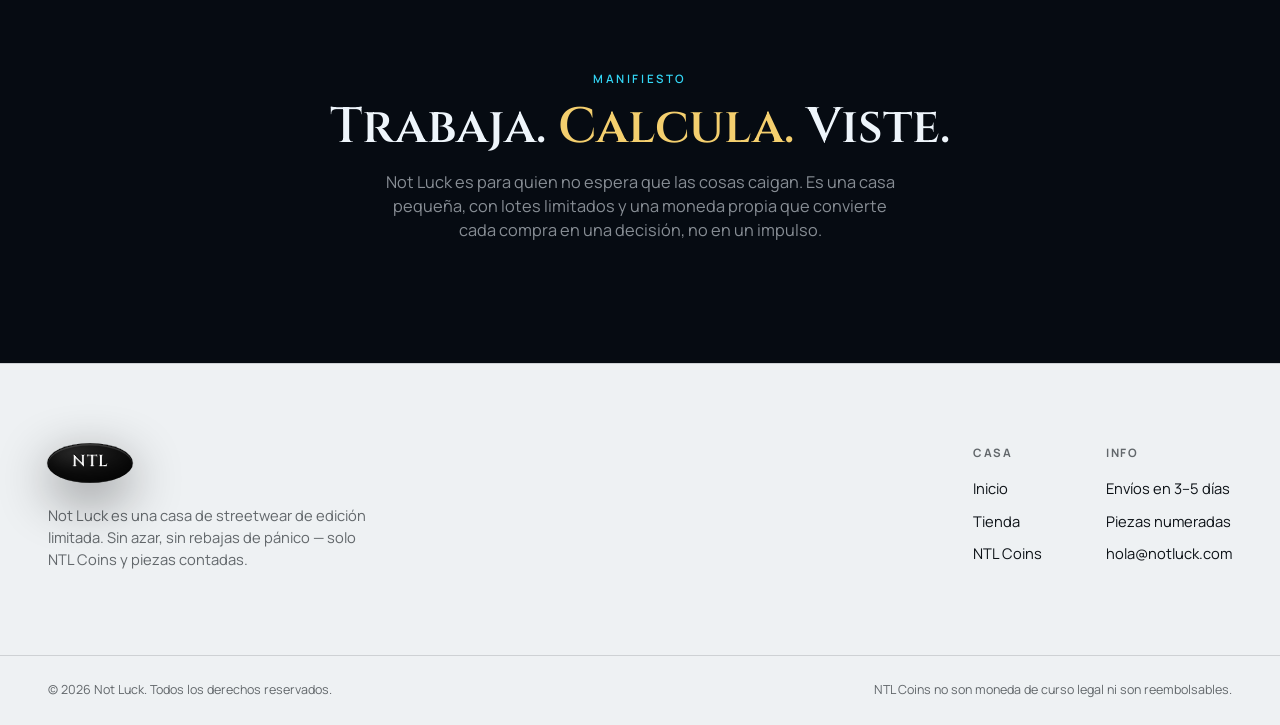
==== commit ce5ad94e: "Give NTL Coins genuine 3D spin; richer material on logo and coins Extends the logo's true-3D-depth t" ====
--- a/index.html
+++ b/index.html
@@ -34,6 +34,7 @@
 <circle cx="100" cy="100" r="90" fill="url(#ntlGold)" stroke="#6b4a12" stroke-width="1"/>
 <circle cx="100" cy="100" r="90" fill="none" stroke="#fff6d8" stroke-width="1" opacity="0.35"/>
 <circle cx="100" cy="100" r="94" fill="none" stroke="#6b4a12" stroke-width="2" stroke-dasharray="1.6 2.4" opacity="0.55"/>
+<circle cx="100" cy="100" r="68" fill="none" stroke="#6b4a12" stroke-width="1" stroke-dasharray="0.8 3.2" opacity="0.4"/>
 <g stroke="#8a6218" stroke-width="1.1" fill="none" opacity="0.55" stroke-linecap="round">
 <line x1="148" y1="100" x2="178" y2="100"/><circle cx="178" cy="100" r="1.8" fill="#8a6218"/>
 <line x1="141.6" y1="124" x2="167.5" y2="139"/><circle cx="167.5" cy="139" r="1.8" fill="#8a6218"/>
@@ -56,6 +57,7 @@
 <text font-family="Cinzel, Georgia, serif" font-size="8" letter-spacing="2.4" fill="#6b4a12" opacity="0.85">
 <textPath href="#coinRimBottom" startOffset="50%" text-anchor="middle">DIGITAL ASSET · NTL</textPath>
 </text>
+<ellipse cx="72" cy="62" rx="46" ry="26" fill="#fff6d8" opacity="0.22" transform="rotate(-18 72 62)"/>
 </symbol>
 
 <symbol id="ntl-coin-simple" viewBox="0 0 200 200">
@@ -141,7 +143,7 @@
     <div class="wrap coins-teaser-grid">
       <div class="coin-orbit reveal">
         <div class="coin-big">
-          <div class="coin-3d">
+          <div class="coin-3d" data-thickness="0.1">
             <div class="coin-face front"><svg viewBox="0 0 200 200"><use href="#ntl-coin-face"></use></svg></div>
             <div class="coin-face back"><svg viewBox="0 0 200 200"><use href="#ntl-coin-face"></use></svg></div>
           </div>
--- a/styles.css
+++ b/styles.css
@@ -98,7 +98,31 @@
 .reveal.is-visible { opacity: 1; transform: none; }
 .reveal[data-split] { opacity: 1; transform: none; }
 
-/* ---------- NTL logo badge (3D, spinning oval) ---------- */
+/* ============================================================
+   3D SPIN — shared mechanics for the logo badge and the gold coins.
+   A .coin-3d contains two .coin-face (front/back) plus a stack of thin
+   .coin-edge slices, all inserted by JS (initCoinDepth in main.js) once
+   the element's rendered height is known. Front/back sit at opposite
+   ends of a small Z depth (--half-t, set inline by that same JS) and the
+   edge slices fill the gap between them, so the spin shows real
+   thickness instead of a flat two-face card-flip.
+   ============================================================ */
+.coin-face,
+.coin-edge {
+  position: absolute;
+  inset: 0;
+  border-radius: 50%;
+}
+.coin-face { backface-visibility: hidden; }
+.coin-edge { pointer-events: none; background: #0a0a0a; }
+.coin-face.front { transform: translateZ(var(--half-t, 4px)); }
+.coin-face.back { transform: rotateY(180deg) translateZ(var(--half-t, 4px)); }
+@keyframes coinSpin {
+  from { transform: rotateY(0deg); }
+  to { transform: rotateY(360deg); }
+}
+
+/* ---------- NTL logo badge: black lacquer oval, spinning ---------- */
 .coin-logo { display: inline-flex; }
 .coin-logo .coin-stage {
   width: var(--coin-w, 132px);
@@ -112,7 +136,6 @@
 }
 .coin-logo.lg .coin-stage { --coin-w: 240px; --coin-h: 108px; }
 .coin-logo.sm .coin-stage { --coin-w: 84px; --coin-h: 38px; }
-.coin-logo .coin-stage { --half-t: calc(var(--coin-h, 74px) * 0.055); }
 .coin-logo .coin-3d {
   position: relative;
   width: 100%;
@@ -120,43 +143,50 @@
   transform-style: preserve-3d;
   animation: coinSpin 6.5s linear infinite;
 }
-.coin-logo .coin-face,
-.coin-logo .coin-edge {
-  position: absolute;
-  inset: 0;
-  border-radius: 50%;
-  background: #0a0a0a;
-}
 .coin-logo .coin-face {
   display: flex;
   align-items: center;
   justify-content: center;
-  backface-visibility: hidden;
-  box-shadow: 0 1px 0 rgba(255, 255, 255, 0.08) inset;
-}
+  background: radial-gradient(120% 130% at 30% 22%, #262626 0%, #121212 42%, #050505 100%);
+  box-shadow:
+    0 0 0 1px rgba(0, 0, 0, 0.7),
+    0 1.5px 0 rgba(255, 255, 255, 0.14) inset,
+    0 -10px 16px rgba(0, 0, 0, 0.55) inset;
+}
+.coin-logo .coin-edge { background: linear-gradient(90deg, #050505, #2a2a2a 48%, #050505); }
 .coin-logo .coin-face span {
   font-family: var(--font-display);
   font-weight: 600;
-  color: #fdfdfd;
+  color: #fbfbfb;
   font-size: calc(var(--coin-h, 74px) * 0.42);
   letter-spacing: 0.05em;
+  text-shadow: 0 1px 0 rgba(255, 255, 255, 0.2), 0 -1px 1px rgba(0, 0, 0, 0.7);
   transform: translateY(-1px);
 }
-.coin-logo .coin-face.front { transform: translateZ(var(--half-t)); }
-.coin-logo .coin-face.back { transform: rotateY(180deg) translateZ(var(--half-t)); }
-/* thin duplicate ovals stacked along Z between the two faces: together they
-   read as the badge's edge/thickness while it turns, instead of a flat
-   card-flip. Positioned via JS (initCoinDepth) since the Z offsets depend
-   on --coin-h, which varies by size. */
-.coin-logo .coin-edge { pointer-events: none; }
-@keyframes coinSpin {
-  from { transform: rotateY(0deg); }
-  to { transform: rotateY(360deg); }
-}
-
-/* small static gold-coin currency glyph (wallet chip, price tags, packs) */
-.coin-ico, .pack-coin svg { display: block; }
-.coin-ico { flex-shrink: 0; }
+
+/* ---------- gold coins: NTL Coins currency, spinning ---------- */
+.gold-coin { display: inline-flex; }
+.gold-coin .coin-stage {
+  width: var(--gc, 64px);
+  height: var(--gc, 64px);
+  perspective: 640px;
+  filter: drop-shadow(0 14px 26px var(--gold-glow));
+}
+.gold-coin .coin-3d {
+  position: relative;
+  width: 100%;
+  height: 100%;
+  transform-style: preserve-3d;
+  animation: coinSpin 5.5s linear infinite;
+}
+.gold-coin .coin-face { background: transparent; }
+.gold-coin .coin-face svg { width: 100%; height: 100%; display: block; }
+.gold-coin .coin-edge { background: linear-gradient(90deg, #6b4a12, #e6c374 48%, #6b4a12); }
+
+/* small static gold-coin currency glyph (wallet chip, price tags) — kept
+   flat: at 16–20px a spinning coin with engraved detail just reads as
+   flicker, not motion, so these stay still and simple. */
+.coin-ico { display: block; flex-shrink: 0; }
 
 /* ---------- buttons ---------- */
 .btn {
@@ -648,14 +678,9 @@
   transform-style: preserve-3d;
   animation: coinSpin 7s linear infinite;
 }
-.coin-orbit .coin-big .coin-face {
-  position: absolute;
-  inset: 0;
-  border-radius: 50%;
-  backface-visibility: hidden;
-}
-.coin-orbit .coin-big .coin-face.back { transform: rotateY(180deg); }
+.coin-orbit .coin-big .coin-face { background: transparent; }
 .coin-orbit .coin-big .coin-face svg { width: 100%; height: 100%; display: block; }
+.coin-orbit .coin-big .coin-edge { background: linear-gradient(90deg, #6b4a12, #e6c374 48%, #6b4a12); }
 .coin-orbit .coin-small {
   position: absolute;
   width: 26%;
@@ -811,10 +836,6 @@
   border-radius: 999px;
   background: var(--accent);
   color: var(--accent-ink);
-}
-.pack-coin {
-  width: 64px; height: 64px;
-  filter: drop-shadow(0 14px 26px var(--gold-glow));
 }
 .pack-amount { font-family: var(--font-display); font-size: 2.1rem; font-variant-numeric: tabular-nums; }
 .pack-amount small { font-size: 1rem; color: var(--ink-mute); font-family: var(--font-body); font-weight: 500; }
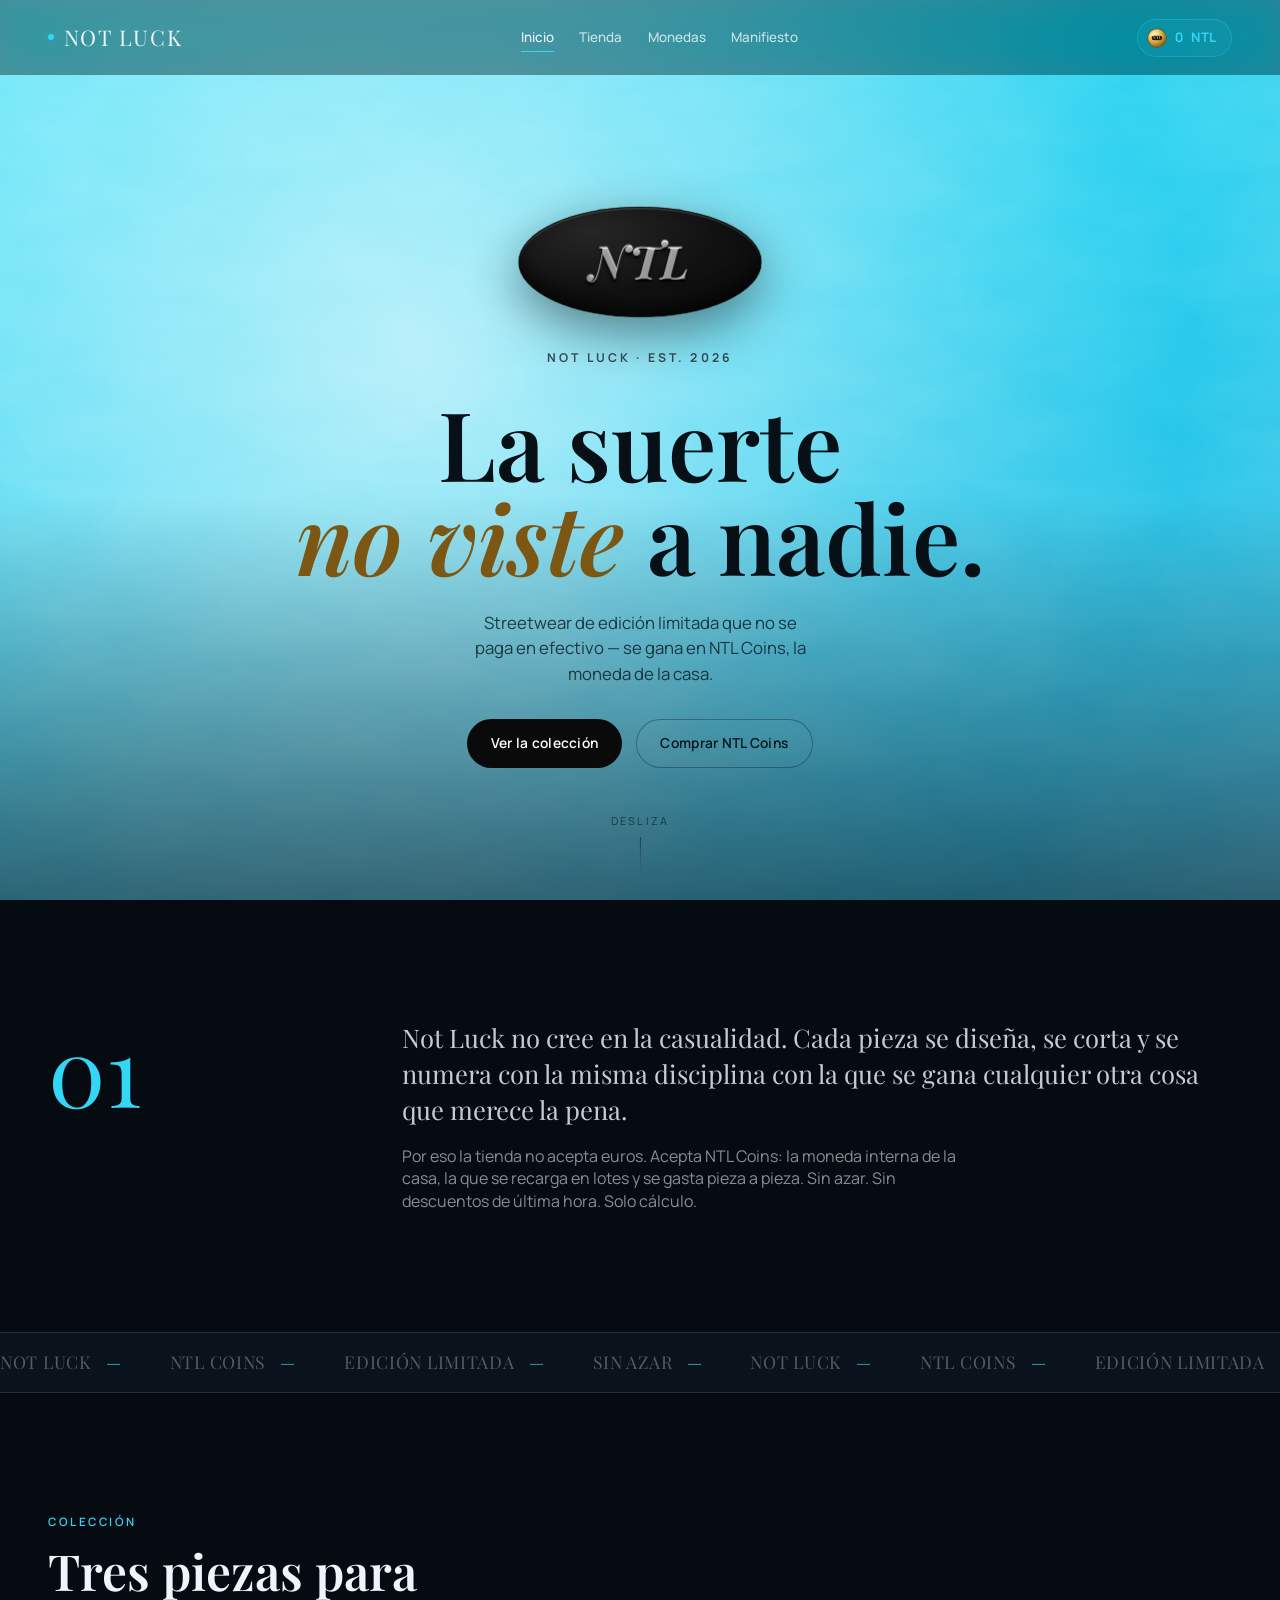
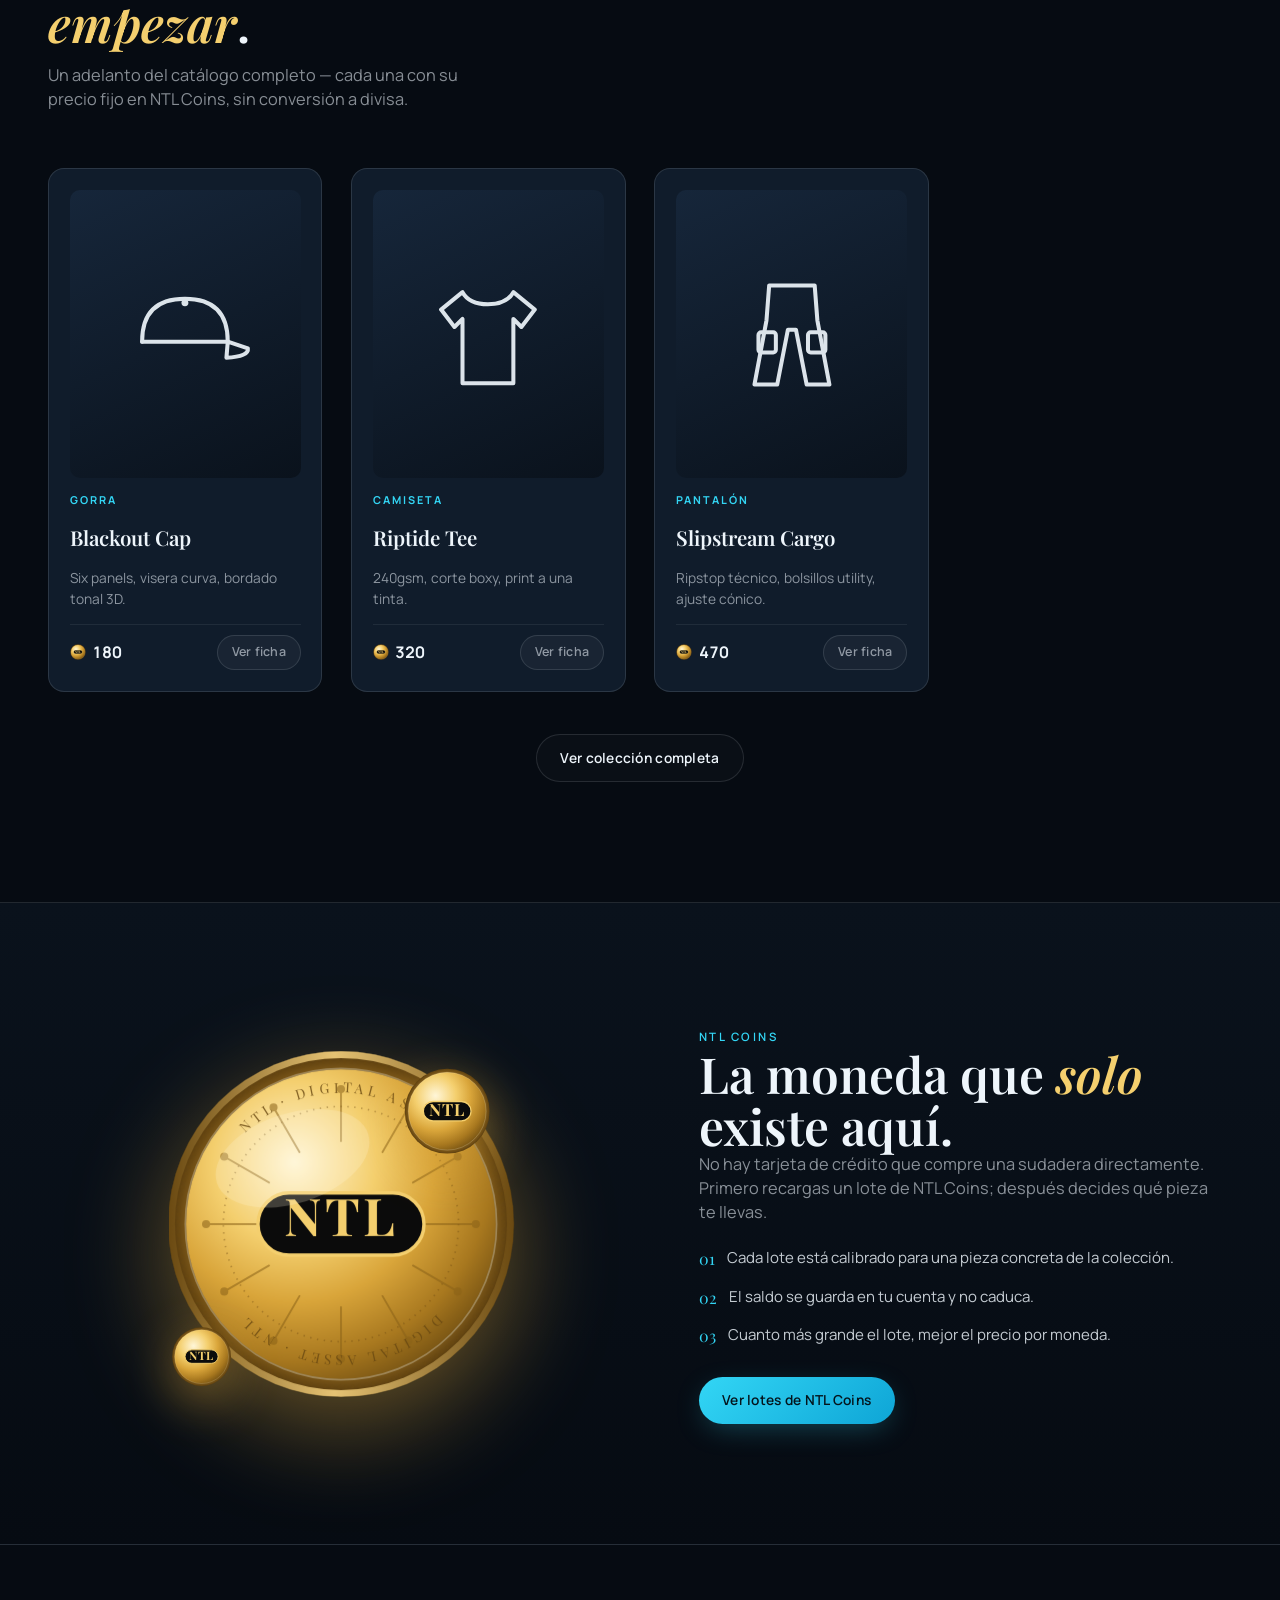
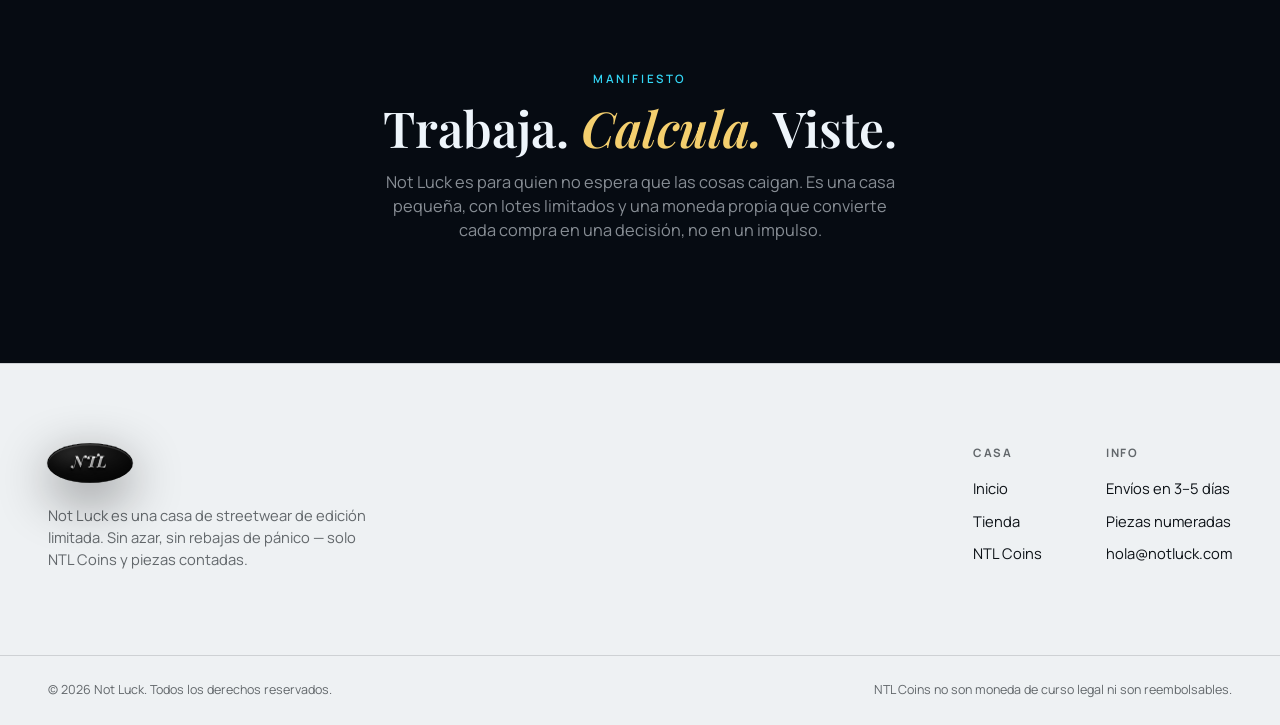
==== commit c73a64ae: "Switch to Playfair Display; emboss the logo lettering Cinzel out, Playfair Display in for --font-dis" ====
--- a/index.html
+++ b/index.html
@@ -8,7 +8,7 @@
 <link rel="icon" type="image/svg+xml" href="assets/img/favicon.svg" />
 <link rel="preconnect" href="https://fonts.googleapis.com">
 <link rel="preconnect" href="https://fonts.gstatic.com" crossorigin>
-<link href="https://fonts.googleapis.com/css2?family=Cinzel:wght@400;500;600;700;800&family=Manrope:wght@400;500;600;700;800&display=swap" rel="stylesheet">
+<link href="https://fonts.googleapis.com/css2?family=Playfair+Display:ital,wght@0,500;0,600;0,700;1,500;1,600;1,700&family=Manrope:wght@400;500;600;700;800&display=swap" rel="stylesheet">
 <link rel="stylesheet" href="styles.css?v=20260910" />
 </head>
 <body>
@@ -50,11 +50,11 @@
 <line x1="141.6" y1="76" x2="167.5" y2="61"/><circle cx="167.5" cy="61" r="1.8" fill="#8a6218"/>
 </g>
 <rect x="52" y="82" width="96" height="36" rx="18" fill="#0b0b0b" stroke="#f4cf6e" stroke-width="2"/>
-<text x="100" y="107" text-anchor="middle" font-family="Cinzel, Georgia, serif" font-weight="700" font-size="30" fill="#f4cf6e" letter-spacing="2">NTL</text>
-<text font-family="Cinzel, Georgia, serif" font-size="8" letter-spacing="2.4" fill="#6b4a12" opacity="0.85">
+<text x="100" y="107" text-anchor="middle" font-family="'Playfair Display', Georgia, serif" font-weight="700" font-size="30" fill="#f4cf6e" letter-spacing="2">NTL</text>
+<text font-family="'Playfair Display', Georgia, serif" font-size="8" letter-spacing="2.4" fill="#6b4a12" opacity="0.85">
 <textPath href="#coinRimTop" startOffset="50%" text-anchor="middle">NTL · DIGITAL ASSET</textPath>
 </text>
-<text font-family="Cinzel, Georgia, serif" font-size="8" letter-spacing="2.4" fill="#6b4a12" opacity="0.85">
+<text font-family="'Playfair Display', Georgia, serif" font-size="8" letter-spacing="2.4" fill="#6b4a12" opacity="0.85">
 <textPath href="#coinRimBottom" startOffset="50%" text-anchor="middle">DIGITAL ASSET · NTL</textPath>
 </text>
 <ellipse cx="72" cy="62" rx="46" ry="26" fill="#fff6d8" opacity="0.22" transform="rotate(-18 72 62)"/>
@@ -65,7 +65,7 @@
 <circle cx="100" cy="100" r="88" fill="url(#ntlGold)"/>
 <circle cx="100" cy="100" r="88" fill="none" stroke="#fff6d8" stroke-width="1.5" opacity="0.3"/>
 <rect x="46" y="78" width="108" height="44" rx="22" fill="#0b0b0b" stroke="#f4cf6e" stroke-width="3"/>
-<text x="100" y="112" text-anchor="middle" font-family="Cinzel, Georgia, serif" font-weight="700" font-size="38" fill="#f4cf6e" letter-spacing="2">NTL</text>
+<text x="100" y="112" text-anchor="middle" font-family="'Playfair Display', Georgia, serif" font-weight="700" font-size="38" fill="#f4cf6e" letter-spacing="2">NTL</text>
 </symbol>
 </defs>
 </svg>
--- a/styles.css
+++ b/styles.css
@@ -31,7 +31,7 @@
   --lt-mute: rgba(12, 17, 22, 0.62);
   --lt-line: rgba(12, 17, 22, 0.14);
 
-  --font-display: "Cinzel", "Trajan Pro", Georgia, "Times New Roman", serif;
+  --font-display: "Playfair Display", Georgia, "Times New Roman", serif;
   --font-body: "Manrope", -apple-system, BlinkMacSystemFont, "Segoe UI", sans-serif;
 
   --gold: #d9a53a;
@@ -156,12 +156,28 @@
 .coin-logo .coin-edge { background: linear-gradient(90deg, #050505, #2a2a2a 48%, #050505); }
 .coin-logo .coin-face span {
   font-family: var(--font-display);
-  font-weight: 600;
-  color: #fbfbfb;
+  font-weight: 700;
+  font-style: italic;
+  color: #e6e6e6; /* fallback if background-clip:text isn't supported */
   font-size: calc(var(--coin-h, 74px) * 0.42);
-  letter-spacing: 0.05em;
-  text-shadow: 0 1px 0 rgba(255, 255, 255, 0.2), 0 -1px 1px rgba(0, 0, 0, 0.7);
+  letter-spacing: 0.03em;
   transform: translateY(-1px);
+  /* raised-letter relief: a highlight above, a cast shadow below, so the
+     glyphs read as embossed out of the black surface rather than flat
+     printed text. */
+  text-shadow:
+    0 -1px 0 rgba(255, 255, 255, 0.55),
+    0 1px 0 rgba(0, 0, 0, 0.5),
+    0 2px 1px rgba(0, 0, 0, 0.55),
+    0 3px 4px rgba(0, 0, 0, 0.45);
+}
+@supports (background-clip: text) or (-webkit-background-clip: text) {
+  .coin-logo .coin-face span {
+    background: linear-gradient(180deg, #ffffff 0%, #f2f2f2 38%, #b9b9b9 78%, #d8d8d8 100%);
+    -webkit-background-clip: text;
+    background-clip: text;
+    color: transparent;
+  }
 }
 
 /* ---------- gold coins: NTL Coins currency, spinning ---------- */
@@ -441,7 +457,7 @@
   max-width: 16ch;
   margin-inline: auto;
 }
-.hero-title em { font-style: normal; color: var(--gold-dark); }
+.hero-title em { font-style: italic; color: var(--gold-dark); }
 .hero-sub {
   font-size: 1.05rem;
   color: rgba(6, 20, 28, 0.78);
@@ -497,7 +513,7 @@
   font-size: clamp(1.9rem, 4vw, 3.1rem);
   line-height: 1.05;
 }
-.section-title em { font-style: normal; color: var(--gold-light); }
+.section-title em { font-style: italic; color: var(--gold-light); }
 .section-lede { color: var(--ink-mute); font-size: 1.02rem; max-width: 52ch; }
 
 .halo {
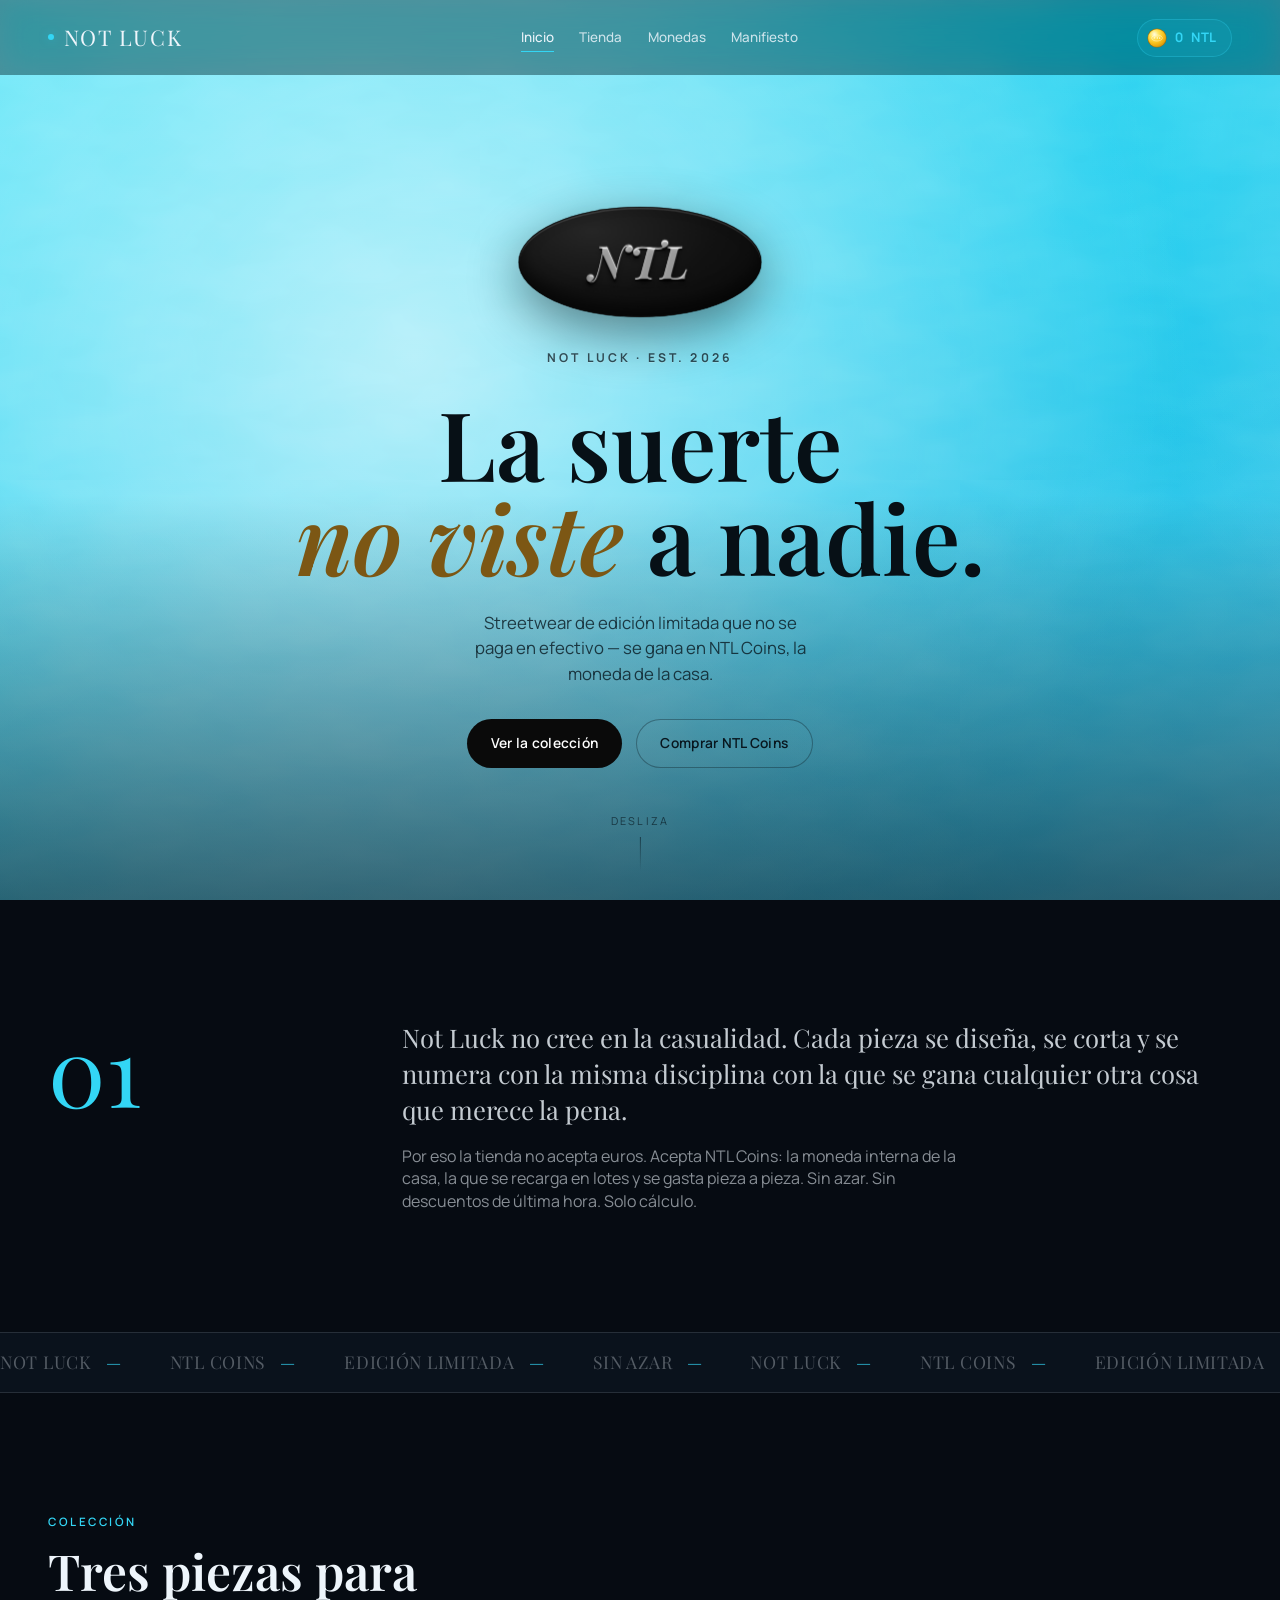
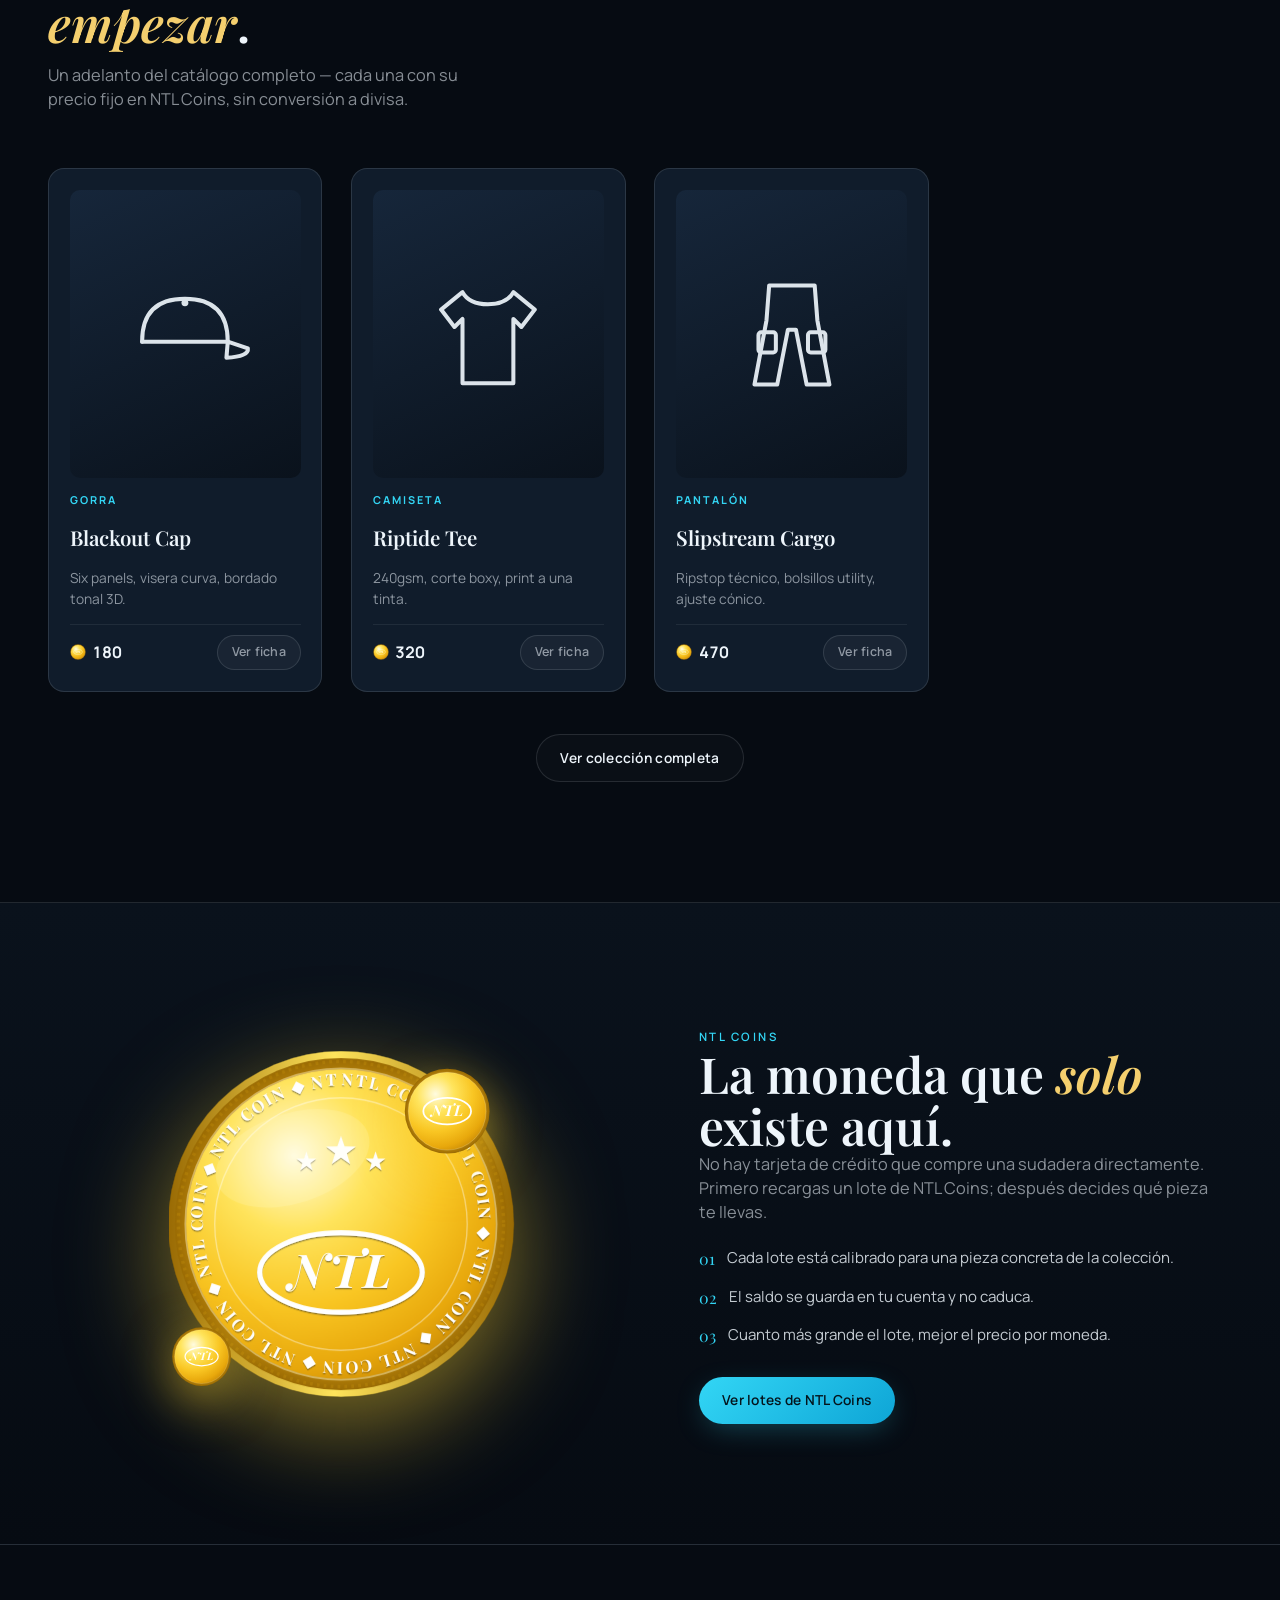
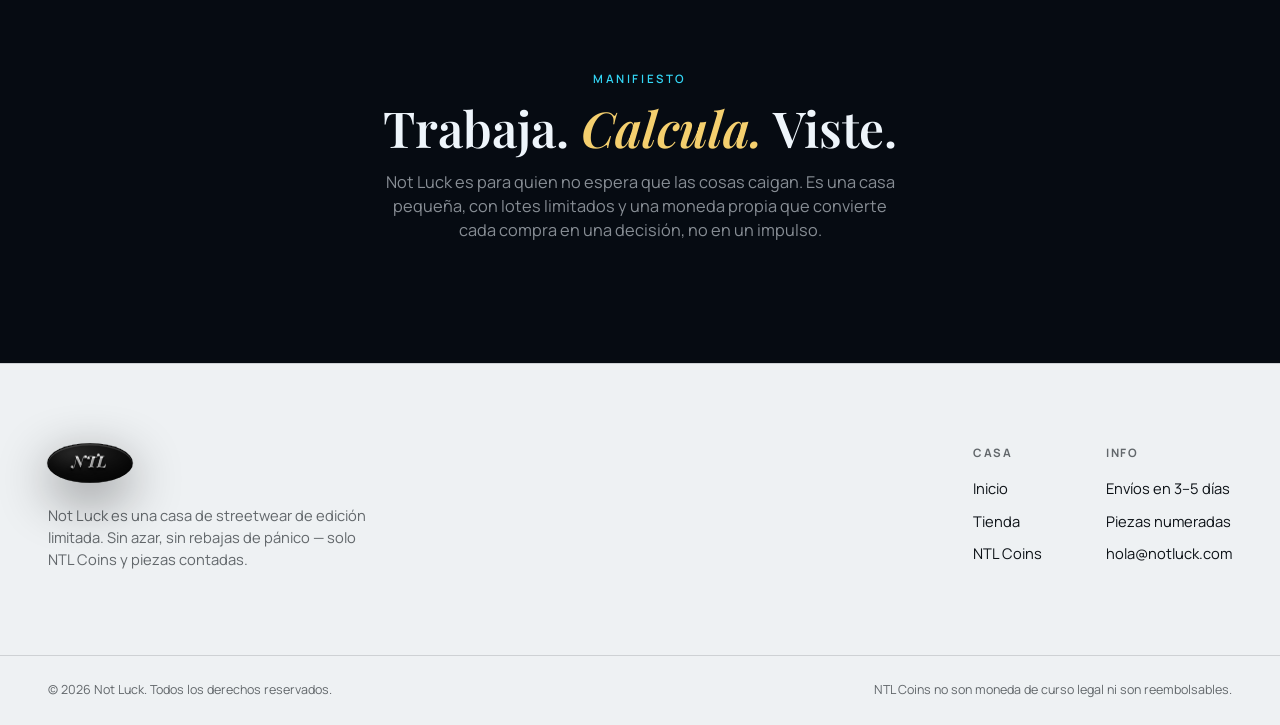
==== commit c76a6f7c: "Redesign the NTL Coin face to match the reference artwork Replaces the circuit-pattern gold coin wit" ====
--- a/index.html
+++ b/index.html
@@ -15,57 +15,47 @@
 
 <svg width="0" height="0" style="position:absolute" aria-hidden="true" focusable="false">
 <defs>
-<radialGradient id="ntlGold" cx="35%" cy="30%" r="75%">
-<stop offset="0%" stop-color="#fff6d8"/>
-<stop offset="35%" stop-color="#f4cf6e"/>
-<stop offset="60%" stop-color="#d9a53a"/>
-<stop offset="85%" stop-color="#a8781f"/>
-<stop offset="100%" stop-color="#7c5714"/>
+<radialGradient id="ntlGold" cx="35%" cy="28%" r="80%">
+<stop offset="0%" stop-color="#fffbe0"/>
+<stop offset="30%" stop-color="#ffe45c"/>
+<stop offset="60%" stop-color="#f9c623"/>
+<stop offset="85%" stop-color="#e8a80c"/>
+<stop offset="100%" stop-color="#c98a06"/>
 </radialGradient>
 <radialGradient id="ntlGoldEdge" cx="50%" cy="50%" r="50%">
-<stop offset="78%" stop-color="#b8862a"/>
-<stop offset="100%" stop-color="#5f4110"/>
+<stop offset="75%" stop-color="#e0a412"/>
+<stop offset="100%" stop-color="#9a6b04"/>
 </radialGradient>
-<path id="coinRimTop" d="M 24,100 A 76,76 0 0 1 176,100"/>
-<path id="coinRimBottom" d="M 176,100 A 76,76 0 0 1 24,100"/>
+<path id="coinRimFull" d="M 100,20 A 80,80 0 1,1 100,180 A 80,80 0 1,1 100,20"/>
+<filter id="coinEmboss" x="-30%" y="-30%" width="160%" height="160%">
+<feDropShadow dx="0" dy="0.7" stdDeviation="0.35" flood-color="#000000" flood-opacity="0.5"/>
+</filter>
 
 <symbol id="ntl-coin-face" viewBox="0 0 200 200">
 <circle cx="100" cy="100" r="96" fill="url(#ntlGoldEdge)"/>
-<circle cx="100" cy="100" r="90" fill="url(#ntlGold)" stroke="#6b4a12" stroke-width="1"/>
-<circle cx="100" cy="100" r="90" fill="none" stroke="#fff6d8" stroke-width="1" opacity="0.35"/>
-<circle cx="100" cy="100" r="94" fill="none" stroke="#6b4a12" stroke-width="2" stroke-dasharray="1.6 2.4" opacity="0.55"/>
-<circle cx="100" cy="100" r="68" fill="none" stroke="#6b4a12" stroke-width="1" stroke-dasharray="0.8 3.2" opacity="0.4"/>
-<g stroke="#8a6218" stroke-width="1.1" fill="none" opacity="0.55" stroke-linecap="round">
-<line x1="148" y1="100" x2="178" y2="100"/><circle cx="178" cy="100" r="1.8" fill="#8a6218"/>
-<line x1="141.6" y1="124" x2="167.5" y2="139"/><circle cx="167.5" cy="139" r="1.8" fill="#8a6218"/>
-<line x1="124" y1="141.6" x2="139" y2="167.5"/><circle cx="139" cy="167.5" r="1.8" fill="#8a6218"/>
-<line x1="100" y1="148" x2="100" y2="178"/><circle cx="100" cy="178" r="1.8" fill="#8a6218"/>
-<line x1="76" y1="141.6" x2="61" y2="167.5"/><circle cx="61" cy="167.5" r="1.8" fill="#8a6218"/>
-<line x1="58.4" y1="124" x2="32.5" y2="139"/><circle cx="32.5" cy="139" r="1.8" fill="#8a6218"/>
-<line x1="52" y1="100" x2="22" y2="100"/><circle cx="22" cy="100" r="1.8" fill="#8a6218"/>
-<line x1="58.4" y1="76" x2="32.5" y2="61"/><circle cx="32.5" cy="61" r="1.8" fill="#8a6218"/>
-<line x1="76" y1="58.4" x2="61" y2="32.5"/><circle cx="61" cy="32.5" r="1.8" fill="#8a6218"/>
-<line x1="100" y1="52" x2="100" y2="22"/><circle cx="100" cy="22" r="1.8" fill="#8a6218"/>
-<line x1="124" y1="58.4" x2="139" y2="32.5"/><circle cx="139" cy="32.5" r="1.8" fill="#8a6218"/>
-<line x1="141.6" y1="76" x2="167.5" y2="61"/><circle cx="167.5" cy="61" r="1.8" fill="#8a6218"/>
+<circle cx="100" cy="100" r="90" fill="url(#ntlGold)" stroke="#b9860a" stroke-width="1"/>
+<circle cx="100" cy="100" r="90" fill="none" stroke="#fffbe0" stroke-width="1" opacity="0.4"/>
+<circle cx="100" cy="100" r="94" fill="none" stroke="#b9860a" stroke-width="2" stroke-dasharray="1.6 2.4" opacity="0.5"/>
+<circle cx="100" cy="100" r="73" fill="none" stroke="#ffffff" stroke-width="0.8" opacity="0.4"/>
+<g fill="#ffffff" filter="url(#coinEmboss)">
+<text font-family="'Playfair Display', Georgia, serif" font-weight="700" font-size="9.5" letter-spacing="1">
+<textPath href="#coinRimFull" startOffset="0%">NTL COIN &#9670; NTL COIN &#9670; NTL COIN &#9670; NTL COIN &#9670; NTL COIN &#9670; NTL COIN &#9670; NTL COIN &#9670; NTL COIN &#9670;</textPath>
+</text>
+<path d="M100,49 L102.1,55.1 L108.6,55.2 L103.4,59.1 L105.3,65.3 L100,61.6 L94.7,65.3 L96.6,59.1 L91.4,55.2 L97.9,55.1 Z"/>
+<path d="M80,58 L81.4,62.1 L85.7,62.1 L82.3,64.7 L83.5,68.9 L80,66.4 L76.5,68.9 L77.7,64.7 L74.3,62.1 L78.6,62.1 Z"/>
+<path d="M120,58 L118.6,62.1 L114.3,62.1 L117.7,64.7 L116.5,68.9 L120,66.4 L123.5,68.9 L122.3,64.7 L125.7,62.1 L121.4,62.1 Z"/>
+<ellipse cx="100" cy="128" rx="47" ry="23" fill="none" stroke="#ffffff" stroke-width="3"/>
+<text x="100" y="137" text-anchor="middle" font-family="'Playfair Display', Georgia, serif" font-weight="700" font-style="italic" font-size="27" letter-spacing="1">NTL</text>
 </g>
-<rect x="52" y="82" width="96" height="36" rx="18" fill="#0b0b0b" stroke="#f4cf6e" stroke-width="2"/>
-<text x="100" y="107" text-anchor="middle" font-family="'Playfair Display', Georgia, serif" font-weight="700" font-size="30" fill="#f4cf6e" letter-spacing="2">NTL</text>
-<text font-family="'Playfair Display', Georgia, serif" font-size="8" letter-spacing="2.4" fill="#6b4a12" opacity="0.85">
-<textPath href="#coinRimTop" startOffset="50%" text-anchor="middle">NTL · DIGITAL ASSET</textPath>
-</text>
-<text font-family="'Playfair Display', Georgia, serif" font-size="8" letter-spacing="2.4" fill="#6b4a12" opacity="0.85">
-<textPath href="#coinRimBottom" startOffset="50%" text-anchor="middle">DIGITAL ASSET · NTL</textPath>
-</text>
-<ellipse cx="72" cy="62" rx="46" ry="26" fill="#fff6d8" opacity="0.22" transform="rotate(-18 72 62)"/>
+<ellipse cx="72" cy="62" rx="46" ry="26" fill="#fffbe0" opacity="0.16" transform="rotate(-18 72 62)"/>
 </symbol>
 
 <symbol id="ntl-coin-simple" viewBox="0 0 200 200">
 <circle cx="100" cy="100" r="96" fill="url(#ntlGoldEdge)"/>
 <circle cx="100" cy="100" r="88" fill="url(#ntlGold)"/>
-<circle cx="100" cy="100" r="88" fill="none" stroke="#fff6d8" stroke-width="1.5" opacity="0.3"/>
-<rect x="46" y="78" width="108" height="44" rx="22" fill="#0b0b0b" stroke="#f4cf6e" stroke-width="3"/>
-<text x="100" y="112" text-anchor="middle" font-family="'Playfair Display', Georgia, serif" font-weight="700" font-size="38" fill="#f4cf6e" letter-spacing="2">NTL</text>
+<circle cx="100" cy="100" r="88" fill="none" stroke="#fffbe0" stroke-width="1.5" opacity="0.3"/>
+<ellipse cx="100" cy="100" rx="54" ry="30" fill="none" stroke="#ffffff" stroke-width="4"/>
+<text x="100" y="112" text-anchor="middle" font-family="'Playfair Display', Georgia, serif" font-weight="700" font-style="italic" font-size="34" fill="#ffffff" letter-spacing="1">NTL</text>
 </symbol>
 </defs>
 </svg>
--- a/styles.css
+++ b/styles.css
@@ -37,7 +37,7 @@
   --gold: #d9a53a;
   --gold-light: #f4cf6e;
   --gold-dark: #7c5714;
-  --gold-glow: rgba(217, 165, 58, 0.45);
+  --gold-glow: rgba(255, 214, 51, 0.5);
 
   --nav-h: 76px;
   --ease-out: cubic-bezier(0.16, 1, 0.3, 1);
@@ -197,7 +197,7 @@
 }
 .gold-coin .coin-face { background: transparent; }
 .gold-coin .coin-face svg { width: 100%; height: 100%; display: block; }
-.gold-coin .coin-edge { background: linear-gradient(90deg, #6b4a12, #e6c374 48%, #6b4a12); }
+.gold-coin .coin-edge { background: linear-gradient(90deg, #9a6b04, #ffe45c 48%, #9a6b04); }
 
 /* small static gold-coin currency glyph (wallet chip, price tags) — kept
    flat: at 16–20px a spinning coin with engraved detail just reads as
@@ -696,7 +696,7 @@
 }
 .coin-orbit .coin-big .coin-face { background: transparent; }
 .coin-orbit .coin-big .coin-face svg { width: 100%; height: 100%; display: block; }
-.coin-orbit .coin-big .coin-edge { background: linear-gradient(90deg, #6b4a12, #e6c374 48%, #6b4a12); }
+.coin-orbit .coin-big .coin-edge { background: linear-gradient(90deg, #9a6b04, #ffe45c 48%, #9a6b04); }
 .coin-orbit .coin-small {
   position: absolute;
   width: 26%;
